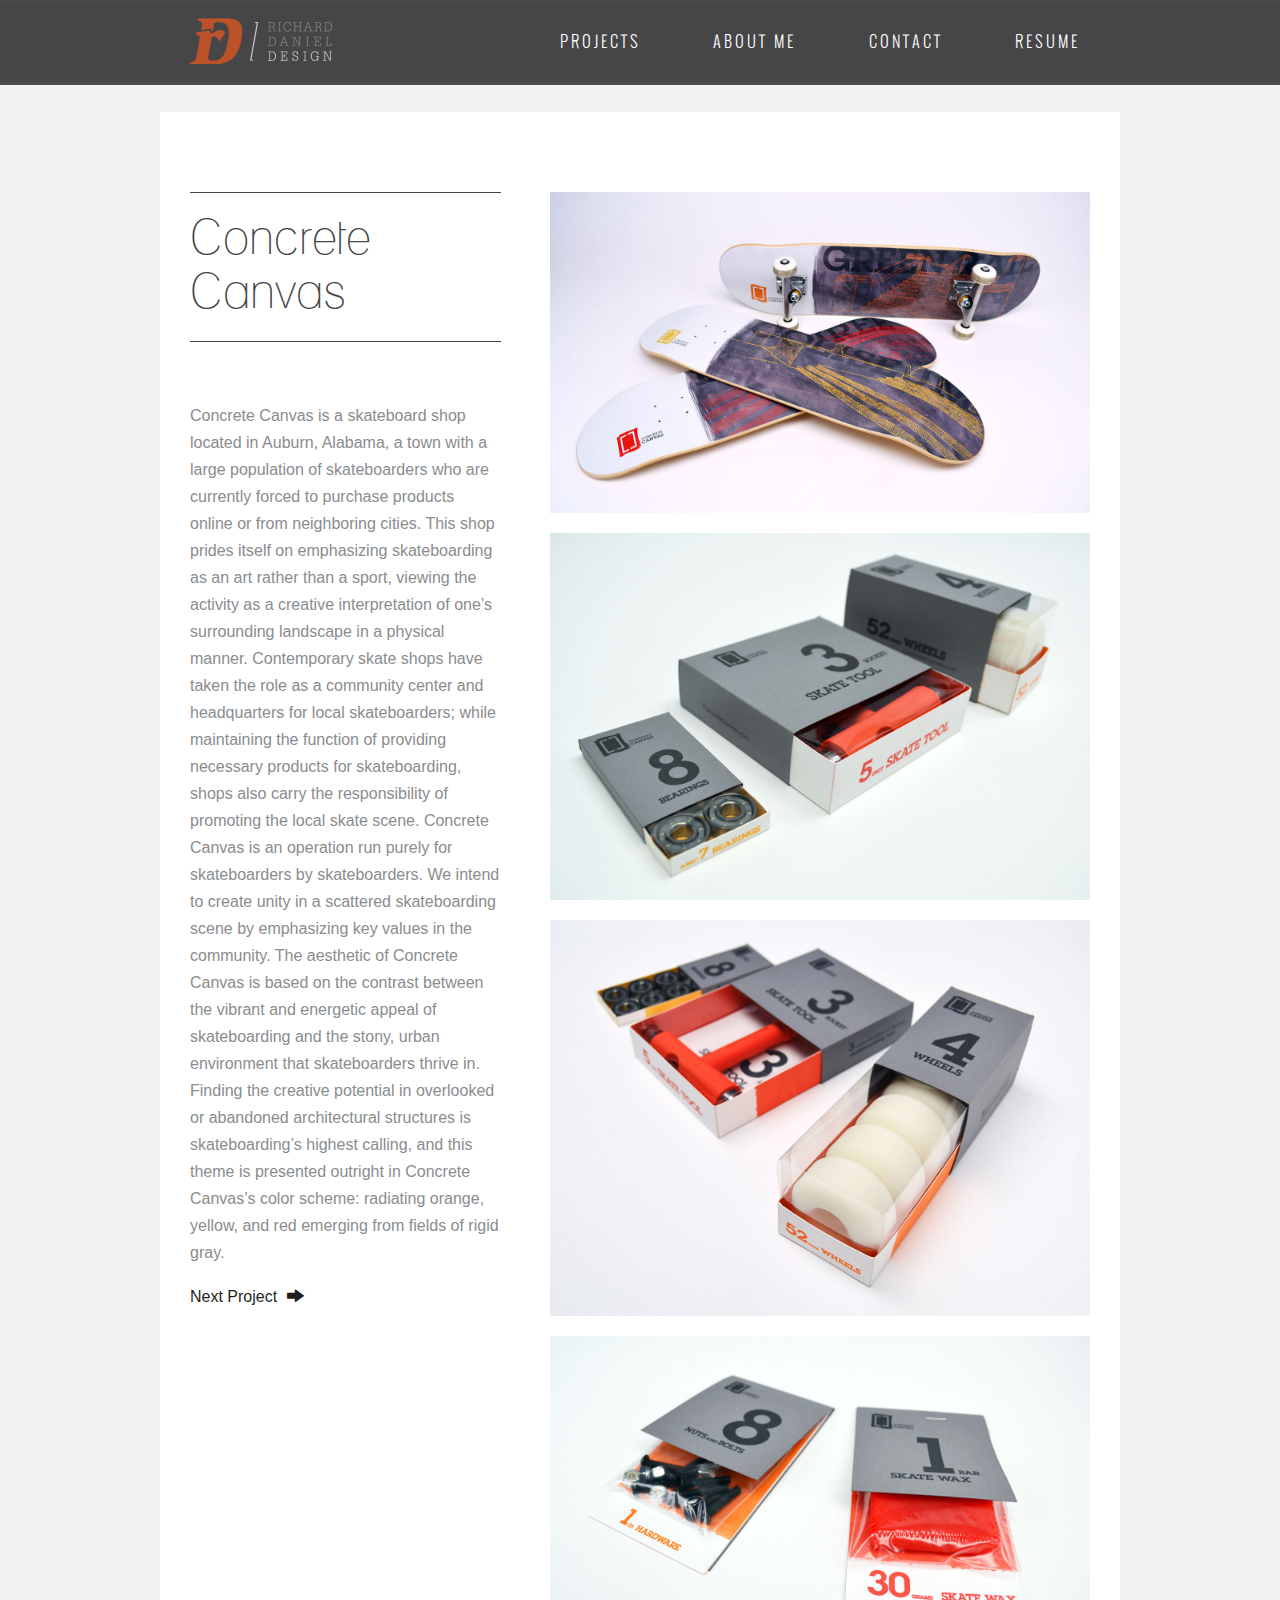
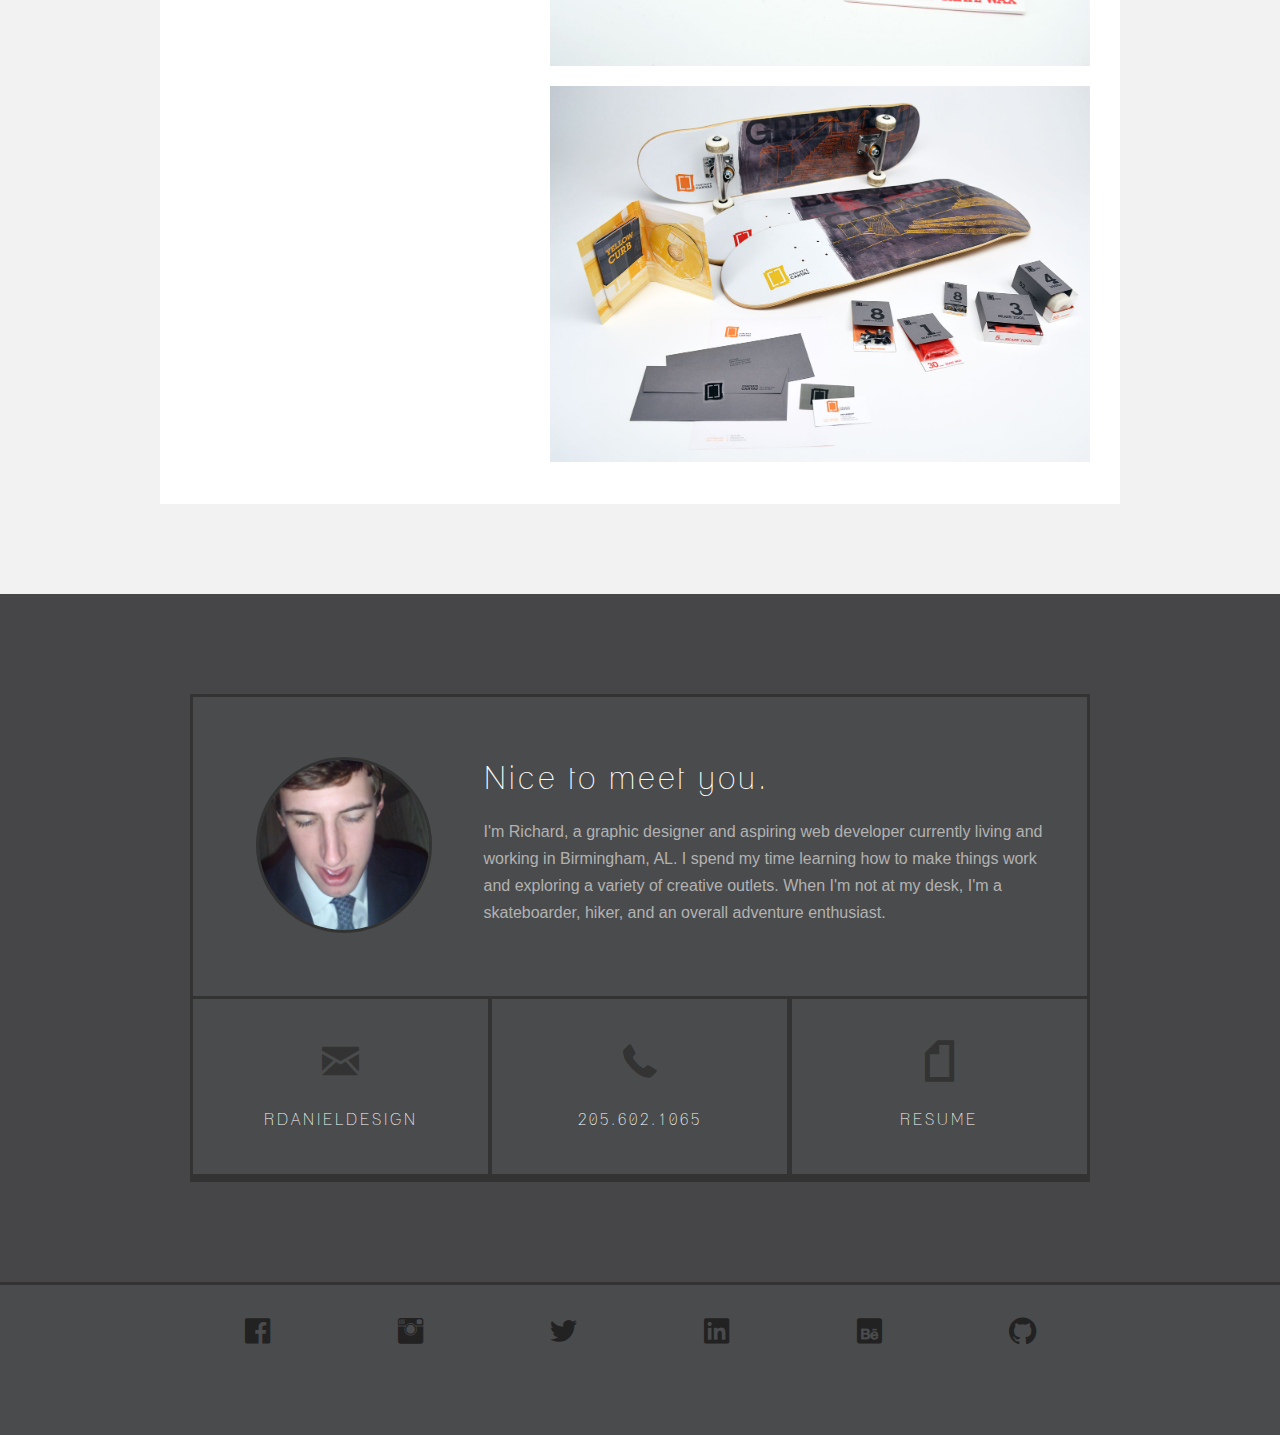
==== concrete-canvas.html @ 87d9f7ef ""Add all files from existing site"" ====
<!DOCTYPE html>
<!--[if lt IE 7]>      <html class="no-js lt-ie9 lt-ie8 lt-ie7"> <![endif]-->
<!--[if IE 7]>         <html class="no-js lt-ie9 lt-ie8"> <![endif]-->
<!--[if IE 8]>         <html class="no-js lt-ie9"> <![endif]-->
<!--[if gt IE 8]><!--> <html class="no-js"> <!--<![endif]-->
<head>
    <meta charset="utf-8">
    <meta http-equiv="X-UA-Compatible" content="IE=edge,chrome=1">
    <meta name="description" content="">
    <meta name="viewport" content="width=device-width, initial-scale=1.0">
    <title></title>
	<link href="stylesheets/screen.css" media="screen, projection" rel="stylesheet" type="text/css" />
</head>
<body>
     <!--[if lt IE 7]>
            <p class="chromeframe">You are using an <strong>outdated</strong> browser. Please <a href="http://browsehappy.com/">upgrade your browser</a> or <a href="http://www.google.com/chromeframe/?redirect=true">activate Google Chrome Frame</a> to improve your experience.</p>
        <![endif]-->
  <header class="full">
      <div class="container">
          <a href="index.html">
              <div class="logo"></div>
          </a>
          <nav>
              <i id="hamburger" class="fi-list"></i>
              <ul>
                  <li><a>PROJECTS</a></li>
                  <li><a href="#about">ABOUT ME</a></li>
                  <li><a>CONTACT</a></li>
                  <li><a>RESUME</a></li>
                  <li class="spacer"></li>
              </ul>
          </nav>
      </div>
  </header>
  <div class="clear"></div>
  <ul class="container-individual">
    <li class="golden-small project-description">
      <h2 class="title-individual">Concrete Canvas</h2>
      <p>Concrete Canvas is a skateboard shop located in Auburn, Alabama, a town with a large population of skateboarders who are currently forced to purchase products online or from neighboring cities. This shop prides itself on emphasizing skateboarding as an art rather than a sport, viewing the activity as a creative interpretation of one’s surrounding landscape in a physical manner. Contemporary skate shops have taken the role as a community center and headquarters for local skateboarders; while maintaining the function of providing necessary products for skateboarding, shops also carry the responsibility of promoting the local skate scene. Concrete Canvas is an operation run purely for skateboarders by skateboarders. We intend to create unity in a scattered skateboarding scene by emphasizing key values in the community. The aesthetic of Concrete Canvas is based on the contrast between the vibrant and energetic appeal of
skateboarding and the stony, urban environment that skateboarders thrive in. Finding the creative potential in overlooked or abandoned architectural structures is skateboarding’s highest calling, and this theme is presented outright in Concrete Canvas’s color scheme: radiating orange, yellow, and red emerging from fields of rigid gray.</p>
      <a href="">Next Project<i class="fi-arrow-right"></i></a>
    </li>
    <li class="golden-large images-individual">
      <img src="img/cc-boards.jpg"/>
      <img src="img/cc-boxes1.jpg"/>
      <img src="img/cc-boxes2.jpg"/>
      <img src="img/cc-bags.jpg"/>
      <img src="img/cc-all.jpg"/>
    </li>
  </ul>
  <div id="about" class="full">
    <ul class="container profile">
      <li class="column-1 profile-image">
        <img src="img/profile1.jpg" />
      </li>
      <li class="column-2">
          <h3> Nice to meet you. </h3>
          <p> I'm Richard, a graphic designer and aspiring web developer currently living and working in Birmingham, AL. I spend my time learning how to make things work and exploring a variety of creative outlets. When I'm not at my desk, I'm a skateboarder, hiker, and an overall adventure enthusiast. </p>
      </li>
      <li class="full">
        <ul class="profile-links">
          <li class="column-1 contact">
            <i class="fi-mail"></i>
            <p>rdanieldesign</p>
          </li>
          <li class="column-1 contact">
            <i class="fi-telephone"></i>
            <p>205.602.1065</p>
          </li>
          <li class="column-1 contact">
            <i class="fi-page"></i>
            <p>Resume</p>
          </li>
        </ul>
      </li>
    </ul>
  </div>
  <div id="social">
    <ul class="container">
      <li><i class="fi-social-facebook"></i></li>
      <li><i class="fi-social-instagram"></i></li>
      <li><i class="fi-social-twitter"></i></li>
      <li><i class="fi-social-linkedin"></i></li>
      <li><i class="fi-social-behance"></i></li>
      <li><i class="fi-social-github"></i></li>   
      <li class="clear"></li>
    </ul>
  </div>
</body>
<script language="javascript" type="text/javascript" src="js/jquery-1.9.0.min.js"></script>
<script>window.jQuery || document.write('<script src="js/jquery-1.9.0.min.js"><\/script>')</script>
<script src="js/plugins.js"></script>
  <!-- FlexSlider -->
<script language="javascript" type="text/javascript" src="js/rd.js"></script>
<!-- Google Analytics: change UA-XXXXX-X to be your site's ID. -->
<script>
    var _gaq=[['_setAccount','UA-XXXXX-X'],['_trackPageview']];
    (function(d,t){var g=d.createElement(t),s=d.getElementsByTagName(t)[0];
    g.src=('https:'==location.protocol?'//ssl':'//www')+'.google-analytics.com/ga.js';
    s.parentNode.insertBefore(g,s)}(document,'script'));
</script>
</html>
---- stylesheets/screen.css ----
/* line 17, ../../../../../Applications/CodeKit.app/Contents/Resources/engines/compass/frameworks/compass/stylesheets/compass/reset/_utilities.scss */
html, body, div, span, applet, object, iframe,
h1, h2, h3, h4, h5, h6, p, blockquote, pre,
a, abbr, acronym, address, big, cite, code,
del, dfn, em, img, ins, kbd, q, s, samp,
small, strike, strong, sub, sup, tt, var,
b, u, i, center,
dl, dt, dd, ol, ul, li,
fieldset, form, label, legend,
table, caption, tbody, tfoot, thead, tr, th, td,
article, aside, canvas, details, embed,
figure, figcaption, footer, header, hgroup,
menu, nav, output, ruby, section, summary,
time, mark, audio, video {
  margin: 0;
  padding: 0;
  border: 0;
  font: inherit;
  font-size: 100%;
  vertical-align: baseline;
}

/* line 22, ../../../../../Applications/CodeKit.app/Contents/Resources/engines/compass/frameworks/compass/stylesheets/compass/reset/_utilities.scss */
html {
  line-height: 1;
}

/* line 24, ../../../../../Applications/CodeKit.app/Contents/Resources/engines/compass/frameworks/compass/stylesheets/compass/reset/_utilities.scss */
ol, ul {
  list-style: none;
}

/* line 26, ../../../../../Applications/CodeKit.app/Contents/Resources/engines/compass/frameworks/compass/stylesheets/compass/reset/_utilities.scss */
table {
  border-collapse: collapse;
  border-spacing: 0;
}

/* line 28, ../../../../../Applications/CodeKit.app/Contents/Resources/engines/compass/frameworks/compass/stylesheets/compass/reset/_utilities.scss */
caption, th, td {
  text-align: left;
  font-weight: normal;
  vertical-align: middle;
}

/* line 30, ../../../../../Applications/CodeKit.app/Contents/Resources/engines/compass/frameworks/compass/stylesheets/compass/reset/_utilities.scss */
q, blockquote {
  quotes: none;
}
/* line 103, ../../../../../Applications/CodeKit.app/Contents/Resources/engines/compass/frameworks/compass/stylesheets/compass/reset/_utilities.scss */
q:before, q:after, blockquote:before, blockquote:after {
  content: "";
  content: none;
}

/* line 32, ../../../../../Applications/CodeKit.app/Contents/Resources/engines/compass/frameworks/compass/stylesheets/compass/reset/_utilities.scss */
a img {
  border: none;
}

/* line 116, ../../../../../Applications/CodeKit.app/Contents/Resources/engines/compass/frameworks/compass/stylesheets/compass/reset/_utilities.scss */
article, aside, details, figcaption, figure, footer, header, hgroup, menu, nav, section, summary {
  display: block;
}

/*
 * HTML5 Boilerplate
 *
 * What follows is the result of much research on cross-browser styling.
 * Credit left inline and big thanks to Nicolas Gallagher, Jonathan Neal,
 * Kroc Camen, and the H5BP dev community and team.
 */
/* ==========================================================================
   Base styles: opinionated defaults
   ========================================================================== */
/* line 17, ../sass/partials/_boilerplate.scss */
html,
button,
input,
select,
textarea {
  color: #222;
}

/* line 21, ../sass/partials/_boilerplate.scss */
html {
  font-size: 14px;
}

/* line 25, ../sass/partials/_boilerplate.scss */
body {
  font-size: 1em;
  line-height: 1.4;
}

/* line 30, ../sass/partials/_boilerplate.scss */
div, ul, li {
  margin: 0;
  padding: 0;
  list-style-type: none;
}

/* line 36, ../sass/partials/_boilerplate.scss */
a {
  text-decoration: none;
}

/*
 * Remove text-shadow in selection highlight: h5bp.com/i
 * These selection declarations have to be separate.
 * Customize the background color to match your design.
 */
/* line 46, ../sass/partials/_boilerplate.scss */
::-moz-selection {
  background: #b3d4fc;
  text-shadow: none;
}

/* line 51, ../sass/partials/_boilerplate.scss */
::selection {
  background: #b3d4fc;
  text-shadow: none;
}

/*
 * A better looking default horizontal rule
 */
/* line 60, ../sass/partials/_boilerplate.scss */
hr {
  display: block;
  height: 1px;
  border: 0;
  border-top: 1px solid #ccc;
  margin: 1em 0;
  padding: 0;
}

/*
 * Remove the gap between images and the bottom of their containers: h5bp.com/i/440
 */
/* line 73, ../sass/partials/_boilerplate.scss */
img {
  vertical-align: middle;
}

/*
 * Remove default fieldset styles.
 */
/* line 81, ../sass/partials/_boilerplate.scss */
fieldset {
  border: 0;
  margin: 0;
  padding: 0;
}

/*
 * Allow only vertical resizing of textareas.
 */
/* line 91, ../sass/partials/_boilerplate.scss */
textarea {
  resize: vertical;
}

/* ==========================================================================
   Chrome Frame prompt
   ========================================================================== */
/* line 99, ../sass/partials/_boilerplate.scss */
.chromeframe {
  margin: 0.2em 0;
  background: #ccc;
  color: #000;
  padding: 0.2em 0;
}

/* ==========================================================================
   Helper classes
   ========================================================================== */
/*
 * Image replacement
 */
/* line 114, ../sass/partials/_boilerplate.scss */
.ir {
  background-color: transparent;
  border: 0;
  overflow: hidden;
  /* IE 6/7 fallback */
  *text-indent: -9999px;
}

/* line 122, ../sass/partials/_boilerplate.scss */
.ir:before {
  content: "";
  display: block;
  width: 0;
  height: 150%;
}

/*
 * Hide from both screenreaders and browsers: h5bp.com/u
 */
/* line 133, ../sass/partials/_boilerplate.scss */
.hidden {
  display: none !important;
  visibility: hidden;
}

/*
 * Hide only visually, but have it available for screenreaders: h5bp.com/v
 */
/* line 142, ../sass/partials/_boilerplate.scss */
.visuallyhidden {
  border: 0;
  clip: rect(0 0 0 0);
  height: 1px;
  margin: -1px;
  overflow: hidden;
  padding: 0;
  position: absolute;
  width: 1px;
}

/*
 * Extends the .visuallyhidden class to allow the element to be focusable
 * when navigated to via the keyboard: h5bp.com/p
 */
/* line 159, ../sass/partials/_boilerplate.scss */
.visuallyhidden.focusable:active,
.visuallyhidden.focusable:focus {
  clip: auto;
  height: auto;
  margin: 0;
  overflow: visible;
  position: static;
  width: auto;
}

/*
 * Hide visually and from screenreaders, but maintain layout
 */
/* line 172, ../sass/partials/_boilerplate.scss */
.invisible {
  visibility: hidden;
}

/*
 * Clearfix: contain floats
 *
 * For modern browsers
 * 1. The space content is one way to avoid an Opera bug when the
 *    `contenteditable` attribute is included anywhere else in the document.
 *    Otherwise it causes space to appear at the top and bottom of elements
 *    that receive the `clearfix` class.
 * 2. The use of `table` rather than `block` is only necessary if using
 *    `:before` to contain the top-margins of child elements.
 */
/* line 189, ../sass/partials/_boilerplate.scss */
.clearfix:before,
.clearfix:after {
  content: " ";
  /* 1 */
  display: table;
  /* 2 */
}

/* line 194, ../sass/partials/_boilerplate.scss */
.clearfix:after {
  clear: both;
}

/*
 * For IE 6/7 only
 * Include this rule to trigger hasLayout and contain floats.
 */
/* line 203, ../sass/partials/_boilerplate.scss */
.clearfix {
  *zoom: 1;
}

/* ==========================================================================
   EXAMPLE Media Queries for Responsive Design.
   Theses examples override the primary ('mobile first') styles.
   Modify as content requires.
   ========================================================================== */
@media only screen and (min-width: 35em) {
  /* Style adjustments for viewports that meet the condition */
}
@media print, (-o-min-device-pixel-ratio: 5 / 4), (-webkit-min-device-pixel-ratio: 1.25), (min-resolution: 120dpi) {
  /* Style adjustments for high resolution devices */
}
/* ==========================================================================
   Print styles.
   Inlined to avoid required HTTP connection: h5bp.com/r
   ========================================================================== */
@media print {
  /* line 230, ../sass/partials/_boilerplate.scss */
  * {
    background: transparent !important;
    color: #000 !important;
    /* Black prints faster: h5bp.com/s */
    box-shadow: none !important;
    text-shadow: none !important;
  }

  /* line 238, ../sass/partials/_boilerplate.scss */
  a,
  a:visited {
    text-decoration: underline;
  }

  /* line 242, ../sass/partials/_boilerplate.scss */
  a[href]:after {
    content: " (" attr(href) ")";
  }

  /* line 246, ../sass/partials/_boilerplate.scss */
  abbr[title]:after {
    content: " (" attr(title) ")";
  }

  /*
   * Don't show links for images, or javascript/internal links
   */
  /* line 256, ../sass/partials/_boilerplate.scss */
  .ir a:after,
  a[href^="javascript:"]:after,
  a[href^="#"]:after {
    content: "";
  }

  /* line 261, ../sass/partials/_boilerplate.scss */
  pre,
  blockquote {
    border: 1px solid #999;
    page-break-inside: avoid;
  }

  /* line 266, ../sass/partials/_boilerplate.scss */
  thead {
    display: table-header-group;
    /* h5bp.com/t */
  }

  /* line 271, ../sass/partials/_boilerplate.scss */
  tr,
  img {
    page-break-inside: avoid;
  }

  /* line 275, ../sass/partials/_boilerplate.scss */
  img {
    max-width: 100% !important;
  }

  @page {
    margin: 0.5cm;
}

  /* line 285, ../sass/partials/_boilerplate.scss */
  p,
  h2,
  h3 {
    orphans: 3;
    widows: 3;
  }

  /* line 291, ../sass/partials/_boilerplate.scss */
  h2,
  h3 {
    page-break-after: avoid;
  }
}
/* line 12, ../sass/partials/_nav.scss */
header {
  background-color: #464547;
  margin-bottom: 2em;
  height: 85px;
  border-bottom: 3px solid #4a4b4c;
  border-top: 3px solid #4a4b4c;
  position: fixed;
  z-index: 99;
}

/* line 22, ../sass/partials/_nav.scss */
.logo {
  margin-top: 15px;
  float: left;
  width: 142px;
  height: 46px;
  -webkit-transition: background 0.4s;
  -moz-transition: background 0.4s;
  -o-transition: background 0.4s;
  background: url(../img/logo.png) no-repeat top left;
  background-size: 100%;
}

/* line 35, ../sass/partials/_nav.scss */
.logo:hover {
  -webkit-transition: background 0.4s;
  -moz-transition: background 0.4s;
  -o-transition: background 0.4s;
  background: url(../img/logo-hover.png) no-repeat top left;
  background-size: 100%;
}

/* line 44, ../sass/partials/_nav.scss */
nav a {
  text-decoration: none;
  color: white;
}
/* line 48, ../sass/partials/_nav.scss */
nav a:visited {
  text-decoration: none;
  color: white;
}
/* line 52, ../sass/partials/_nav.scss */
nav a:active {
  text-decoration: none;
  color: #bf5429;
}

/* line 57, ../sass/partials/_nav.scss */
nav {
  float: right;
  width: 60%;
  color: white;
}
/* line 62, ../sass/partials/_nav.scss */
nav ul {
  width: 100%;
  text-align: justify;
  margin: 0px auto;
}
/* line 68, ../sass/partials/_nav.scss */
nav li {
  display: inline-block;
  padding: 27px 10px 0 10px;
  text-align: center;
  font-size: 16px;
  font-weight: 100;
  font-family: "oswald", sans-serif;
  letter-spacing: 3px;
}
/* line 78, ../sass/partials/_nav.scss */
nav i {
  display: none;
  float: right;
  font-size: 2em;
  line-height: 82px;
  padding-right: 12px;
  -webkit-transition: color 0.1s;
  -moz-transition: color 0.1s;
  -o-transition: color 0.1s;
}
/* line 89, ../sass/partials/_nav.scss */
nav i:hover {
  color: #bf5429;
  -webkit-transition: color 0.1s;
  -moz-transition: color 0.1s;
  -o-transition: color 0.1s;
}
/* line 96, ../sass/partials/_nav.scss */
nav i.active {
  color: #1a1a1a;
}
/* line 100, ../sass/partials/_nav.scss */
nav li:hover a {
  padding-bottom: 10px;
  border-bottom: #bf5429 3px solid;
  -webkit-transition: border-bottom 0.1s;
  -moz-transition: border-bottom 0.1s;
  -o-transition: border-bottom 0.1s;
}
/* line 108, ../sass/partials/_nav.scss */
nav li:active a {
  color: #1a1a1a;
}
/* line 112, ../sass/partials/_nav.scss */
nav li.spacer {
  width: 100%;
  font-size: 0px;
  opacity: 0;
}

/* MEDIA QUERIES */
@media (max-width: 980px) {
  /* line 126, ../sass/partials/_nav.scss */
  nav {
    float: right;
    width: 60%;
    color: white;
  }
  /* line 131, ../sass/partials/_nav.scss */
  nav li {
    display: inline-block;
    padding: 27px 10px 0 10px;
    text-align: center;
    font-size: 16px;
    font-weight: 100;
    font-family: "oswald", sans-serif;
    letter-spacing: 3px;
  }
  /* line 141, ../sass/partials/_nav.scss */
  nav li:hover a {
    padding-bottom: 10px;
    border-bottom: #bf5429 3px solid;
    -webkit-transition: border-bottom 0.1s;
    -moz-transition: border-bottom 0.1s;
    -o-transition: border-bottom 0.1s;
  }
  /* line 149, ../sass/partials/_nav.scss */
  nav li.spacer {
    width: 100%;
    font-size: 0px;
    opacity: 0;
  }
}
/* line 158, ../sass/partials/_nav.scss */
header {
  padding: 0 20px;
}

@media (max-width: 700px) {
  /* line 164, ../sass/partials/_nav.scss */
  nav {
    width: 200px;
  }
  /* line 167, ../sass/partials/_nav.scss */
  nav ul {
    display: none;
  }
  /* line 171, ../sass/partials/_nav.scss */
  nav ul.active {
    display: inline-block;
    border-bottom: 10px solid #bf5429;
    background-color: #F2F2F2;
    position: relative;
    left: 20px;
  }
  /* line 178, ../sass/partials/_nav.scss */
  nav ul.active li {
    width: 100%;
    background-color: white;
    margin: 3px 3px 0 3px;
    padding: 22px 0;
  }
  /* line 185, ../sass/partials/_nav.scss */
  nav ul.active li:hover a {
    padding-bottom: 6px;
  }
  /* line 189, ../sass/partials/_nav.scss */
  nav ul.active a {
    color: #bf5429;
  }
  /* line 193, ../sass/partials/_nav.scss */
  nav ul.active a:active {
    color: #1a1a1a;
  }
  /* line 197, ../sass/partials/_nav.scss */
  nav ul.active li.spacer {
    display: none;
  }
  /* line 202, ../sass/partials/_nav.scss */
  nav i {
    display: block;
  }
  /* line 206, ../sass/partials/_nav.scss */
  nav i:active {
    color: #1a1a1a;
  }
  /* line 210, ../sass/partials/_nav.scss */
  nav i.active:hover {
    color: #bf5429;
  }
  /* line 214, ../sass/partials/_nav.scss */
  nav i.active:active {
    color: white;
  }
}
@media (max-width: 400px) {
  /* line 224, ../sass/partials/_nav.scss */
  nav {
    width: 160px;
  }

  /* line 228, ../sass/partials/_nav.scss */
  .logo {
    width: 55px;
    background: url(../img/logo-m.png) no-repeat top left;
    background-size: 100%;
    -webkit-transition: background 0s;
    -moz-transition: background 0s;
    -o-transition: background 0s;
  }

  /* line 238, ../sass/partials/_nav.scss */
  .logo:hover {
    background: url(../img/logo-hover-m.png) no-repeat top left;
    background-size: 100%;
  }
}
/* line 11, ../sass/partials/_intro.scss */
.intro {
  background: url(../img/bufallo-red.jpg) center;
  background-size: 100%;
  background-color: #bf5429;
  color: white;
  font-family: "lane", Helvetica, sans-serif;
  letter-spacing: 20px;
  padding: 7% 0;
}
/* line 20, ../sass/partials/_intro.scss */
.intro h1 {
  font-size: 160px;
  line-height: 100px;
  opacity: 0.8;
}
/* line 26, ../sass/partials/_intro.scss */
.intro p {
  font-size: 60px;
  line-height: 72px;
  opacity: 0.8;
  letter-spacing: .1em;
  color: white;
  font-family: "lane", Helvetica, sans-serif;
}
/* line 35, ../sass/partials/_intro.scss */
.intro hr {
  width: 12em;
  margin: 0 auto;
  border: none;
  height: 2px;
  background-color: white;
  opacity: 0.8;
}

/* MEDIA QUERIES */
@media (max-width: 980px) {
  /* line 51, ../sass/partials/_intro.scss */
  .intro {
    background-size: 125%;
    padding-left: 20px;
  }
}
@media (max-width: 750px) {
  /* line 60, ../sass/partials/_intro.scss */
  .intro {
    padding: 12% 0 8% 20px;
  }
  /* line 63, ../sass/partials/_intro.scss */
  .intro h1 {
    font-size: 120px;
    line-height: 80px;
    letter-spacing: 16px;
  }
  /* line 69, ../sass/partials/_intro.scss */
  .intro p {
    font-size: 50px;
    line-height: 56px;
  }
}
@media (max-width: 640px) {
  /* line 79, ../sass/partials/_intro.scss */
  .intro {
    background-size: 150%;
  }
}
@media (max-width: 550px) {
  /* line 87, ../sass/partials/_intro.scss */
  .intro {
    padding: 16% 0 12% 20px;
  }
  /* line 90, ../sass/partials/_intro.scss */
  .intro h1 {
    font-size: 100px;
    line-height: 66px;
    letter-spacing: 14px;
  }
  /* line 96, ../sass/partials/_intro.scss */
  .intro p {
    font-size: 40px;
    line-height: 46px;
  }
}
@media (max-width: 450px) {
  /* line 106, ../sass/partials/_intro.scss */
  .intro {
    padding: 20% 0 16% 20px;
    background-size: 160%;
  }
  /* line 110, ../sass/partials/_intro.scss */
  .intro h1 {
    font-size: 80px;
    line-height: 56px;
  }
  /* line 115, ../sass/partials/_intro.scss */
  .intro p {
    font-size: 30px;
    line-height: 36px;
  }
}
@media (max-width: 400px) {
  /* line 125, ../sass/partials/_intro.scss */
  .intro {
    background-size: 180%;
    padding: 24% 0 16% 20px;
  }
  /* line 130, ../sass/partials/_intro.scss */
  .intro h1 {
    font-size: 60px;
    line-height: 36px;
  }
  /* line 135, ../sass/partials/_intro.scss */
  .intro p {
    font-size: 20px;
    line-height: 26px;
  }
}
/* line 12, ../sass/partials/_work.scss */
.work-container {
  background-color: #FFFFFF;
  width: 100%;
  max-width: 960px;
  padding: 0 30px;
  margin: 30px auto 0 auto;
}

/* line 20, ../sass/partials/_work.scss */
.work-header {
  text-align: justify;
  padding: 80px 0;
  border-bottom: 6px solid #F2F2F2;
  margin: 0;
}
/* line 26, ../sass/partials/_work.scss */
.work-header p {
  text-align: left;
  margin: 0;
  position: relative;
  top: -8px;
}

/* line 34, ../sass/partials/_work.scss */
.work-header:after {
  content: '';
  display: inline-block;
  width: 100%;
}

/* line 40, ../sass/partials/_work.scss */
.work {
  text-align: justify;
  font-size: 0em;
  /*hide whitespace between elements*/
  margin: 0 auto;
  padding: 40px 0 60px 0;
}
/* line 46, ../sass/partials/_work.scss */
.work li {
  display: inline-block;
  opacity: 1;
  font-size: 1rem;
  position: relative;
  background-color: #bf5429;
  width: 32%;
  margin-bottom: 2%;
  text-align: center;
}
/* line 57, ../sass/partials/_work.scss */
.work .work-title {
  position: absolute;
  width: 90%;
  height: 90%;
  text-align: center;
  margin: auto;
  top: 0;
  left: 0;
  bottom: 0;
  right: 0;
  display: table;
}
/* line 67, ../sass/partials/_work.scss */
.work h4 {
  display: none;
  text-align: center;
  vertical-align: middle;
  color: white;
  font-size: 1em;
  line-height: 1.6em;
  font-family: "oswald", sans-serif;
  letter-spacing: 3px;
  text-transform: uppercase;
}
/* line 79, ../sass/partials/_work.scss */
.work img {
  width: 100%;
  -webkit-transition: opacity 0.4s;
  -moz-transition: opacity 0.4s;
  -o-transition: opacity 0.4s;
}

/* line 87, ../sass/partials/_work.scss */
.no-touch .work li:hover img {
  opacity: 0.1;
  -webkit-transition: opacity 0.4s;
  -moz-transition: opacity 0.4s;
  -o-transition: opacity 0.4s;
}

/* line 94, ../sass/partials/_work.scss */
.no-touch .work li:hover h4 {
  display: table-cell;
}

/* line 98, ../sass/partials/_work.scss */
.work:after {
  content: '';
  display: inline-block;
  width: 100%;
}

/* line 104, ../sass/partials/_work.scss */
.work .placeholder {
  padding-top: 0;
  font-size: 0.1;
}

/* work ----------------------------------- INDIVIDUALS */
/* line 111, ../sass/partials/_work.scss */
.concrete-canvas {
  background: url("../img/boards-thumb.jpg");
}

/* ----------------------------------- */
/* MEDIA QUERIES */
@media (max-width: 750px) {
  /* line 122, ../sass/partials/_work.scss */
  .work-header .title {
    font-size: 36px;
    line-height: 80px;
  }
}
@media (max-width: 700px) {
  /* line 133, ../sass/partials/_work.scss */
  .work li {
    width: 49%;
    margin-bottom: 2%;
  }
}
@media (max-width: 580px) {
  /* line 143, ../sass/partials/_work.scss */
  .work-header {
    padding: 60px 0;
  }
  /* line 146, ../sass/partials/_work.scss */
  .work-header li.column-1 {
    width: 60%;
    margin: 0 auto;
    display: block;
  }
  /* line 152, ../sass/partials/_work.scss */
  .work-header li.column-2 {
    width: 100%;
  }
  /* line 155, ../sass/partials/_work.scss */
  .work-header li.column-2 p {
    margin-top: 40px;
  }
}
@media (max-width: 475px) {
  /* line 167, ../sass/partials/_work.scss */
  .work li {
    width: 100%;
    margin-bottom: 30px;
  }
}
@media (max-width: 400px) {
  /* line 179, ../sass/partials/_work.scss */
  .work-header li.column-1 {
    width: 100%;
  }
}
/* line 10, ../sass/partials/_projects.scss */
.project-info {
  display: block;
  float: left;
  position: absolute;
  top: 0;
  bottom: 0;
  width: 38%;
  height: 100%;
  padding: 150px 5% 40px 5%;
  background-color: #eeeeee;
  overflow: scroll;
}

/* line 22, ../sass/partials/_projects.scss */
.project-images {
  display: block;
  position: absolute;
  top: 0;
  bottom: 0;
  left: 38%;
  width: 62%;
  height: 100%;
  overflow: scroll;
}
/* line 30, ../sass/partials/_projects.scss */
.project-images li {
  width: 100%;
  margin-bottom: 5px;
}
/* line 35, ../sass/partials/_projects.scss */
.project-images img {
  width: 98%;
}

/* line 12, ../sass/partials/_individual.scss */
.container-individual {
  background-color: #FFFFFF;
  width: 100%;
  max-width: 960px;
  padding: 80px 30px 0 30px;
  margin: 90px auto;
  text-align: justify;
  vertical-align: top;
}

/* line 22, ../sass/partials/_individual.scss */
.container-individual:after {
  content: '';
  display: inline-block;
  width: 100%;
}

/* line 28, ../sass/partials/_individual.scss */
.project-description {
  vertical-align: top;
  padding-right: 40px;
  text-align: left;
}
/* line 33, ../sass/partials/_individual.scss */
.project-description a {
  color: #1F1F1F;
}
/* line 37, ../sass/partials/_individual.scss */
.project-description a.textlink {
  display: block;
  line-height: 60px;
  font-size: 18px;
  font-family: "opensans", Helvetica, sans-serif;
  -webkit-transition: color 0.1s;
  -moz-transition: color 0.1s;
  -o-transition: color 0.1s;
}
/* line 47, ../sass/partials/_individual.scss */
.project-description i {
  padding-left: 10px;
  font-size: 22px;
  vertical-align: middle;
  -webkit-transition: padding-left 0.1s;
  -moz-transition: padding-left 0.1s;
  -o-transition: padding-left 0.1s;
}
/* line 56, ../sass/partials/_individual.scss */
.project-description a:hover {
  color: #bf5429;
  -webkit-transition: color 0.1s;
  -moz-transition: color 0.1s;
  -o-transition: color 0.1s;
}
/* line 63, ../sass/partials/_individual.scss */
.project-description a.textlink:hover i {
  padding-left: 20px;
  -webkit-transition: padding-left 0.1s;
  -moz-transition: padding-left 0.1s;
  -o-transition: padding-left 0.1s;
}

/* line 71, ../sass/partials/_individual.scss */
.title-individual {
  border-top: #464547 solid 1.5px;
  border-bottom: #464547 solid 1.5px;
  font-family: "lane", Helvetica, sans-serif;
  color: #464547;
  text-align: left;
  font-size: 48px;
  line-height: 54px;
  padding: 20px 0;
  margin: 0 0 60px 0;
}

/* line 83, ../sass/partials/_individual.scss */
.images-individual {
  vertical-align: top;
}
/* line 86, ../sass/partials/_individual.scss */
.images-individual img {
  width: 100%;
  margin-bottom: 20px;
}

/* MEDIA QUERIES */
@media (max-width: 960px) {
  /* line 97, ../sass/partials/_individual.scss */
  .container-individual {
    margin: 0 auto;
    padding: 170px 30px 90px 30px;
  }

  /* line 103, ../sass/partials/_individual.scss */
  .textlink {
    display: inline;
    font-size: inherit;
    line-height: inherit;
    padding: inherit;
    position: inherit;
    width: inherit;
    margin: 0;
  }
}
@media (max-width: 750px) {
  /* line 119, ../sass/partials/_individual.scss */
  .container-individual .golden-small {
    width: 100%;
    display: block;
  }
  /* line 123, ../sass/partials/_individual.scss */
  .container-individual .golden-small .title-individual {
    text-align: center;
    display: inline-block;
    width: 30%;
    font-size: 36px;
    line-height: 50px;
    margin: 0 5% 0 0;
    vertical-align: top;
  }
  /* line 133, ../sass/partials/_individual.scss */
  .container-individual .golden-small p {
    text-align: left;
    width: 64%;
    display: inline-block;
    vertical-align: top;
    margin: 0;
    position: relative;
    top: -8px;
  }
  /* line 143, ../sass/partials/_individual.scss */
  .container-individual .golden-small a.textlink {
    margin-left: 36%;
    display: inline-block;
    width: 30%;
    vertical-align: top;
    padding: 10px 0 40px 0;
  }
  /* line 151, ../sass/partials/_individual.scss */
  .container-individual .golden-small a.textlink:nth-child(4) {
    margin: 0;
  }
  /* line 157, ../sass/partials/_individual.scss */
  .container-individual .golden-large {
    width: 100%;
    display: block;
  }

  /* line 163, ../sass/partials/_individual.scss */
  .project-description {
    padding: 0;
  }
}
@media (max-width: 600px) {
  /* line 175, ../sass/partials/_individual.scss */
  .container-individual .golden-small .title-individual {
    width: 40%;
    display: block;
    margin: 0 auto;
  }
  /* line 181, ../sass/partials/_individual.scss */
  .container-individual .golden-small p {
    width: 100%;
    display: block;
    margin: 60px 0 0 0;
  }
  /* line 187, ../sass/partials/_individual.scss */
  .container-individual .golden-small a.textlink {
    margin: 0 0 0 20%;
    width: 30%;
    padding: 0 0 10% 0;
  }
}
@media (max-width: 500px) {
  /* line 204, ../sass/partials/_individual.scss */
  .container-individual .golden-small .title-individual {
    width: 50%;
  }
  /* line 208, ../sass/partials/_individual.scss */
  .container-individual .golden-small a.textlink {
    display: block;
    width: 100%;
    margin: 0 auto;
    line-height: 14px;
    padding: 0 0 40px 0;
    text-align: center;
  }
  /* line 217, ../sass/partials/_individual.scss */
  .container-individual .golden-small a.textlink:nth-child(4) {
    margin: 0 auto;
    padding-bottom: 60px;
  }
  /* line 222, ../sass/partials/_individual.scss */
  .container-individual .golden-small p {
    margin-bottom: 30px;
  }
  /* line 226, ../sass/partials/_individual.scss */
  .container-individual .golden-small a.textlink:hover i {
    padding-left: 10px;
  }
}
@media (max-width: 500px) {
  /* line 239, ../sass/partials/_individual.scss */
  .container-individual .golden-small {
    width: 100%;
  }
  /* line 242, ../sass/partials/_individual.scss */
  .container-individual .golden-small .title-individual {
    width: 100%;
  }
}
/* line 13, ../sass/partials/_about.scss */
#about {
  background-color: #464547;
  padding: 100px 0 100px 0;
  margin: 0;
}

/* line 19, ../sass/partials/_about.scss */
.profile {
  background-color: #4a4b4c;
  border: #333333 solid 3px;
  border-bottom: 0;
  text-align: justify;
  padding: 60px 0 0 0;
  margin: 0;
}
/* line 26, ../sass/partials/_about.scss */
.profile p {
  text-align: left;
  margin: 0;
  color: #b2b2b2;
  padding: 0 30px 30px 0;
}
/* line 34, ../sass/partials/_about.scss */
.profile h3 {
  font-size: 2em;
  font-family: "lane", Helvetica, sans-serif;
  letter-spacing: 3px;
  color: #FFFFFF;
  margin: 0;
  padding-bottom: .5em;
}

/* line 44, ../sass/partials/_about.scss */
.profile-image {
  text-align: center;
  padding-left: 1em;
}
/* line 48, ../sass/partials/_about.scss */
.profile-image img {
  width: 11em;
  border-radius: 50%;
  border: #333333 solid 3px;
}

/* line 55, ../sass/partials/_about.scss */
.profile-links {
  background-color: #333333;
  margin: 40px 0 0 0;
  padding: 0;
  text-align: justify;
  border-top: #333333 solid 3px;
}
/* line 62, ../sass/partials/_about.scss */
.profile-links li {
  margin: 0;
  width: 33%;
  text-align: center;
  background-color: #4a4b4c;
  color: #333333;
  padding: 30px 0;
  border-bottom: #333333 solid 8px;
  -webkit-transition: border-bottom 0.1s;
  -moz-transition: border-bottom 0.1s;
  -o-transition: border-bottom 0.1s;
  -webkit-transition: background-color 0.1s;
  -moz-transition: background-color 0.1s;
  -o-transition: background-color 0.1s;
}
/* line 78, ../sass/partials/_about.scss */
.profile-links li:hover {
  border-bottom: #bf5429 solid 8px;
  background-color: #464547;
  -webkit-transition: border-bottom 0.1s;
  -moz-transition: border-bottom 0.1s;
  -o-transition: border-bottom 0.1s;
  -webkit-transition: background-color 0.1s;
  -moz-transition: background-color 0.1s;
  -o-transition: background-color 0.1s;
}
/* line 90, ../sass/partials/_about.scss */
.profile-links li:hover i {
  color: white;
  -webkit-transition: color 0.1s;
  -moz-transition: color 0.1s;
  -o-transition: color 0.1s;
}
/* line 97, ../sass/partials/_about.scss */
.profile-links p {
  font-family: "lane", Helvetica, sans-serif;
  letter-spacing: 3px;
  line-height: 3em;
  color: white;
  text-transform: uppercase;
  text-align: center;
  padding: 0;
}
/* line 107, ../sass/partials/_about.scss */
.profile-links i {
  font-size: 3em;
  -webkit-transition: border-bottom 0.1s;
  -moz-transition: border-bottom 0.1s;
  -o-transition: border-bottom 0.1s;
}

/* SOCIAL LINKS */
/* line 118, ../sass/partials/_about.scss */
#social {
  background-color: #4a4b4c;
  border-top: #333333 solid 3px;
  font-size: 2.2em;
}
/* line 123, ../sass/partials/_about.scss */
#social ul {
  text-align: justify;
}
/* line 127, ../sass/partials/_about.scss */
#social a {
  color: #333333;
  -webkit-transition: color 0.1s;
  -moz-transition: color 0.1s;
  -o-transition: color 0.1s;
}
/* line 134, ../sass/partials/_about.scss */
#social li {
  display: inline-block;
  width: 15%;
  margin: 22px 0;
  text-align: center;
}
/* line 141, ../sass/partials/_about.scss */
#social a:hover {
  color: white;
  -webkit-transition: color 0.1s;
  -moz-transition: color 0.1s;
  -o-transition: color 0.1s;
}

/* MEDIA QUERIES */
@media (max-width: 900px) {
  /* line 154, ../sass/partials/_about.scss */
  #about {
    padding-top: 0;
  }

  /* line 158, ../sass/partials/_about.scss */
  .profile {
    border-top: #333333 solid 8px;
    border-bottom: 0;
    border-right: 0;
    border-left: 0;
  }
}
@media (max-width: 800px) {
  /* line 166, ../sass/partials/_about.scss */
  .profile-links li {
    width: 32.9%;
  }
}
@media (max-width: 700px) {
  /* line 176, ../sass/partials/_about.scss */
  .profile li.column-1 {
    width: 100%;
    margin: 0 auto;
    display: block;
  }
  /* line 182, ../sass/partials/_about.scss */
  .profile li.column-2 {
    width: 100%;
  }
  /* line 186, ../sass/partials/_about.scss */
  .profile h3 {
    text-align: center;
    padding-top: 40px;
  }
  /* line 191, ../sass/partials/_about.scss */
  .profile p {
    padding: 0 30px 30px 30px;
  }

  /* line 198, ../sass/partials/_about.scss */
  .profile-links p {
    padding-bottom: 0;
  }
}
@media (max-width: 500px) {
  /* line 207, ../sass/partials/_about.scss */
  #social {
    font-size: 2em;
  }
  /* line 210, ../sass/partials/_about.scss */
  #social ul {
    width: 90%;
  }
  /* line 214, ../sass/partials/_about.scss */
  #social li {
    width: 14%;
  }
}
/* apply a natural box layout model to all elements */
/* line 13, ../sass/partials/_main.scss */
*, *:before, *:after {
  -moz-box-sizing: border-box;
  -webkit-box-sizing: border-box;
  box-sizing: border-box;
  -webkit-font-smoothing: antialiased;
}

/* line 18, ../sass/partials/_main.scss */
body {
  background-color: #F2F2F2;
}

/* line 22, ../sass/partials/_main.scss */
.full {
  width: 100%;
  margin: 0 auto;
}

/* line 27, ../sass/partials/_main.scss */
.container {
  max-width: 900px;
  width: 100%;
  margin: 0 auto;
}

/* line 33, ../sass/partials/_main.scss */
.column-2 {
  width: 66%;
  display: inline-block;
  vertical-align: top;
}

/* line 39, ../sass/partials/_main.scss */
.column-1 {
  width: 32%;
  display: inline-block;
  vertical-align: top;
}

/* line 45, ../sass/partials/_main.scss */
.golden-large {
  width: 60%;
  display: inline-block;
}

/* line 50, ../sass/partials/_main.scss */
.golden-small {
  width: 39%;
  display: inline-block;
}

/* line 55, ../sass/partials/_main.scss */
.title {
  border-top: #464547 solid 1.5px;
  border-bottom: #464547 solid 1.5px;
  font-family: "lane", Helvetica, sans-serif;
  color: #464547;
  text-align: center;
  font-size: 48px;
  line-height: 100px;
  width: 80%;
  margin: 0 auto;
}

/* line 67, ../sass/partials/_main.scss */
p {
  font-family: "opensans", Helvetica, sans-serif;
  font-size: 16px;
  line-height: 27px;
  color: #8a8c8e;
}

/* line 74, ../sass/partials/_main.scss */
.clear {
  width: 100%;
  font-size: 0em;
  line-height: 0;
  display: inline-block;
  height: 0;
  padding: 0;
  margin: 0;
}

/* MEDIA QUERIES */
/*! normalize.css v1.1.0 | MIT License | git.io/normalize */
/* ==========================================================================
   HTML5 display definitions
   ========================================================================== */
/**
 * Correct `block` display not defined in IE 6/7/8/9 and Firefox 3.
 */
/* line 22, ../sass/partials/_normalize.scss */
article,
aside,
details,
figcaption,
figure,
footer,
header,
hgroup,
main,
nav,
section,
summary {
  display: block;
}

/**
 * Correct `inline-block` display not defined in IE 6/7/8/9 and Firefox 3.
 */
/* line 32, ../sass/partials/_normalize.scss */
audio,
canvas,
video {
  display: inline-block;
  *display: inline;
  *zoom: 1;
}

/**
 * Prevent modern browsers from displaying `audio` without controls.
 * Remove excess height in iOS 5 devices.
 */
/* line 43, ../sass/partials/_normalize.scss */
audio:not([controls]) {
  display: none;
  height: 0;
}

/**
 * Address styling not present in IE 7/8/9, Firefox 3, and Safari 4.
 * Known issue: no IE 6 support.
 */
/* line 53, ../sass/partials/_normalize.scss */
[hidden] {
  display: none;
}

/* ==========================================================================
   Base
   ========================================================================== */
/**
 * 1. Correct text resizing oddly in IE 6/7 when body `font-size` is set using
 *    `em` units.
 * 2. Prevent iOS text size adjust after orientation change, without disabling
 *    user zoom.
 */
/* line 68, ../sass/partials/_normalize.scss */
html {
  font-size: 100%;
  /* 1 */
  -webkit-text-size-adjust: 100%;
  /* 2 */
  -ms-text-size-adjust: 100%;
  /* 2 */
}

/**
 * Address `font-family` inconsistency between `textarea` and other form
 * elements.
 */
/* line 83, ../sass/partials/_normalize.scss */
html,
button,
input,
select,
textarea {
  font-family: sans-serif;
}

/**
 * Address margins handled incorrectly in IE 6/7.
 */
/* line 91, ../sass/partials/_normalize.scss */
body {
  margin: 0;
}

/* ==========================================================================
   Links
   ========================================================================== */
/**
 * Address `outline` inconsistency between Chrome and other browsers.
 */
/* line 103, ../sass/partials/_normalize.scss */
a:focus {
  outline: thin dotted;
}

/**
 * Improve readability when focused and also mouse hovered in all browsers.
 */
/* line 112, ../sass/partials/_normalize.scss */
a:active,
a:hover {
  outline: 0;
}

/* ==========================================================================
   Typography
   ========================================================================== */
/**
 * Address font sizes and margins set differently in IE 6/7.
 * Address font sizes within `section` and `article` in Firefox 4+, Safari 5,
 * and Chrome.
 */
/* line 126, ../sass/partials/_normalize.scss */
h1 {
  font-size: 2em;
  margin: 0.67em 0;
}

/* line 131, ../sass/partials/_normalize.scss */
h2 {
  font-size: 1.5em;
  margin: 0.83em 0;
}

/* line 136, ../sass/partials/_normalize.scss */
h3 {
  font-size: 1.17em;
  margin: 1em 0;
}

/* line 141, ../sass/partials/_normalize.scss */
h4 {
  font-size: 1em;
  margin: 1.33em 0;
}

/* line 146, ../sass/partials/_normalize.scss */
h5 {
  font-size: 0.83em;
  margin: 1.67em 0;
}

/* line 151, ../sass/partials/_normalize.scss */
h6 {
  font-size: 0.67em;
  margin: 2.33em 0;
}

/**
 * Address styling not present in IE 7/8/9, Safari 5, and Chrome.
 */
/* line 160, ../sass/partials/_normalize.scss */
abbr[title] {
  border-bottom: 1px dotted;
}

/**
 * Address style set to `bolder` in Firefox 3+, Safari 4/5, and Chrome.
 */
/* line 169, ../sass/partials/_normalize.scss */
b,
strong {
  font-weight: bold;
}

/* line 173, ../sass/partials/_normalize.scss */
blockquote {
  margin: 1em 40px;
}

/**
 * Address styling not present in Safari 5 and Chrome.
 */
/* line 181, ../sass/partials/_normalize.scss */
dfn {
  font-style: italic;
}

/**
 * Address differences between Firefox and other browsers.
 * Known issue: no IE 6/7 normalization.
 */
/* line 190, ../sass/partials/_normalize.scss */
hr {
  -moz-box-sizing: content-box;
  box-sizing: content-box;
  height: 0;
}

/**
 * Address styling not present in IE 6/7/8/9.
 */
/* line 200, ../sass/partials/_normalize.scss */
mark {
  background: #ff0;
  color: #000;
}

/**
 * Address margins set differently in IE 6/7.
 */
/* line 210, ../sass/partials/_normalize.scss */
p,
pre {
  margin: 1em 0;
}

/**
 * Correct font family set oddly in IE 6, Safari 4/5, and Chrome.
 */
/* line 221, ../sass/partials/_normalize.scss */
code,
kbd,
pre,
samp {
  font-family: monospace, serif;
  _font-family: 'courier new', monospace;
  font-size: 1em;
}

/**
 * Improve readability of pre-formatted text in all browsers.
 */
/* line 231, ../sass/partials/_normalize.scss */
pre {
  white-space: pre;
  white-space: pre-wrap;
  word-wrap: break-word;
}

/**
 * Address CSS quotes not supported in IE 6/7.
 */
/* line 241, ../sass/partials/_normalize.scss */
q {
  quotes: none;
}

/**
 * Address `quotes` property not supported in Safari 4.
 */
/* line 250, ../sass/partials/_normalize.scss */
q:before,
q:after {
  content: '';
  content: none;
}

/**
 * Address inconsistent and variable font size in all browsers.
 */
/* line 259, ../sass/partials/_normalize.scss */
small {
  font-size: 80%;
}

/**
 * Prevent `sub` and `sup` affecting `line-height` in all browsers.
 */
/* line 268, ../sass/partials/_normalize.scss */
sub,
sup {
  font-size: 75%;
  line-height: 0;
  position: relative;
  vertical-align: baseline;
}

/* line 275, ../sass/partials/_normalize.scss */
sup {
  top: -0.5em;
}

/* line 279, ../sass/partials/_normalize.scss */
sub {
  bottom: -0.25em;
}

/* ==========================================================================
   Lists
   ========================================================================== */
/**
 * Address margins set differently in IE 6/7.
 */
/* line 294, ../sass/partials/_normalize.scss */
dl,
menu,
ol,
ul {
  margin: 0;
}

/* line 298, ../sass/partials/_normalize.scss */
dd {
  margin: 0 0 0 40px;
}

/**
 * Address paddings set differently in IE 6/7.
 */
/* line 308, ../sass/partials/_normalize.scss */
menu,
ol,
ul {
  padding: 0 0 0 0;
}

/**
 * Correct list images handled incorrectly in IE 7.
 */
/* line 317, ../sass/partials/_normalize.scss */
nav ul,
nav ol {
  list-style: none;
  list-style-image: none;
}

/* ==========================================================================
   Embedded content
   ========================================================================== */
/**
 * 1. Remove border when inside `a` element in IE 6/7/8/9 and Firefox 3.
 * 2. Improve image quality when scaled in IE 7.
 */
/* line 331, ../sass/partials/_normalize.scss */
img {
  border: 0;
  /* 1 */
  -ms-interpolation-mode: bicubic;
  /* 2 */
}

/**
 * Correct overflow displayed oddly in IE 9.
 */
/* line 340, ../sass/partials/_normalize.scss */
svg:not(:root) {
  overflow: hidden;
}

/* ==========================================================================
   Figures
   ========================================================================== */
/**
 * Address margin not present in IE 6/7/8/9, Safari 5, and Opera 11.
 */
/* line 352, ../sass/partials/_normalize.scss */
figure {
  margin: 0;
}

/* ==========================================================================
   Forms
   ========================================================================== */
/**
 * Correct margin displayed oddly in IE 6/7.
 */
/* line 364, ../sass/partials/_normalize.scss */
form {
  margin: 0;
}

/**
 * Define consistent border, margin, and padding.
 */
/* line 372, ../sass/partials/_normalize.scss */
fieldset {
  border: 1px solid #c0c0c0;
  margin: 0 2px;
  padding: 0.35em 0.625em 0.75em;
}

/**
 * 1. Correct color not being inherited in IE 6/7/8/9.
 * 2. Correct text not wrapping in Firefox 3.
 * 3. Correct alignment displayed oddly in IE 6/7.
 */
/* line 384, ../sass/partials/_normalize.scss */
legend {
  border: 0;
  /* 1 */
  padding: 0;
  white-space: normal;
  /* 2 */
  *margin-left: -7px;
  /* 3 */
}

/**
 * 1. Correct font size not being inherited in all browsers.
 * 2. Address margins set differently in IE 6/7, Firefox 3+, Safari 5,
 *    and Chrome.
 * 3. Improve appearance and consistency in all browsers.
 */
/* line 401, ../sass/partials/_normalize.scss */
button,
input,
select,
textarea {
  font-size: 100%;
  /* 1 */
  margin: 0;
  /* 2 */
  vertical-align: baseline;
  /* 3 */
  *vertical-align: middle;
  /* 3 */
}

/**
 * Address Firefox 3+ setting `line-height` on `input` using `!important` in
 * the UA stylesheet.
 */
/* line 414, ../sass/partials/_normalize.scss */
button,
input {
  line-height: normal;
}

/**
 * Address inconsistent `text-transform` inheritance for `button` and `select`.
 * All other form control elements do not inherit `text-transform` values.
 * Correct `button` style inheritance in Chrome, Safari 5+, and IE 6+.
 * Correct `select` style inheritance in Firefox 4+ and Opera.
 */
/* line 426, ../sass/partials/_normalize.scss */
button,
select {
  text-transform: none;
}

/**
 * 1. Avoid the WebKit bug in Android 4.0.* where (2) destroys native `audio`
 *    and `video` controls.
 * 2. Correct inability to style clickable `input` types in iOS.
 * 3. Improve usability and consistency of cursor style between image-type
 *    `input` and others.
 * 4. Remove inner spacing in IE 7 without affecting normal text inputs.
 *    Known issue: inner spacing remains in IE 6.
 */
/* line 443, ../sass/partials/_normalize.scss */
button,
html input[type="button"],
input[type="reset"],
input[type="submit"] {
  -webkit-appearance: button;
  /* 2 */
  cursor: pointer;
  /* 3 */
  *overflow: visible;
  /* 4 */
}

/**
 * Re-set default cursor for disabled elements.
 */
/* line 454, ../sass/partials/_normalize.scss */
button[disabled],
html input[disabled] {
  cursor: default;
}

/**
 * 1. Address box sizing set to content-box in IE 8/9.
 * 2. Remove excess padding in IE 8/9.
 * 3. Remove excess padding in IE 7.
 *    Known issue: excess padding remains in IE 6.
 */
/* line 466, ../sass/partials/_normalize.scss */
input[type="checkbox"],
input[type="radio"] {
  box-sizing: border-box;
  /* 1 */
  padding: 0;
  /* 2 */
  *height: 13px;
  /* 3 */
  *width: 13px;
  /* 3 */
}

/**
 * 1. Address `appearance` set to `searchfield` in Safari 5 and Chrome.
 * 2. Address `box-sizing` set to `border-box` in Safari 5 and Chrome
 *    (include `-moz` to future-proof).
 */
/* line 479, ../sass/partials/_normalize.scss */
input[type="search"] {
  -webkit-appearance: textfield;
  /* 1 */
  -moz-box-sizing: content-box;
  -webkit-box-sizing: content-box;
  /* 2 */
  box-sizing: content-box;
}

/**
 * Remove inner padding and search cancel button in Safari 5 and Chrome
 * on OS X.
 */
/* line 492, ../sass/partials/_normalize.scss */
input[type="search"]::-webkit-search-cancel-button,
input[type="search"]::-webkit-search-decoration {
  -webkit-appearance: none;
}

/**
 * Remove inner padding and border in Firefox 3+.
 */
/* line 501, ../sass/partials/_normalize.scss */
button::-moz-focus-inner,
input::-moz-focus-inner {
  border: 0;
  padding: 0;
}

/**
 * 1. Remove default vertical scrollbar in IE 6/7/8/9.
 * 2. Improve readability and alignment in all browsers.
 */
/* line 511, ../sass/partials/_normalize.scss */
textarea {
  overflow: auto;
  /* 1 */
  vertical-align: top;
  /* 2 */
}

/* ==========================================================================
   Tables
   ========================================================================== */
/**
 * Remove most spacing between table cells.
 */
/* line 524, ../sass/partials/_normalize.scss */
table {
  border-collapse: collapse;
  border-spacing: 0;
}

/* 
 * Foundation Icons v 3.0
 * Made by ZURB 2013 http://zurb.com/playground/foundation-icon-fonts-3
 * MIT License
 */
@font-face {
  font-family: "foundation-icons";
  src: url("fonts/foundation-icons.eot");
  src: url("fonts/foundation-icons.eot?#iefix") format("embedded-opentype"), url("fonts/foundation-icons.woff") format("woff"), url("fonts/foundation-icons.ttf") format("truetype"), url("fonts/foundation-icons.svg#fontcustom") format("svg");
  font-weight: normal;
  font-style: normal;
}

/* line 300, ../sass/partials/_foundation-icons.scss */
.fi-address-book:before,
.fi-alert:before,
.fi-align-center:before,
.fi-align-justify:before,
.fi-align-left:before,
.fi-align-right:before,
.fi-anchor:before,
.fi-annotate:before,
.fi-archive:before,
.fi-arrow-down:before,
.fi-arrow-left:before,
.fi-arrow-right:before,
.fi-arrow-up:before,
.fi-arrows-compress:before,
.fi-arrows-expand:before,
.fi-arrows-in:before,
.fi-arrows-out:before,
.fi-asl:before,
.fi-asterisk:before,
.fi-at-sign:before,
.fi-background-color:before,
.fi-battery-empty:before,
.fi-battery-full:before,
.fi-battery-half:before,
.fi-bitcoin-circle:before,
.fi-bitcoin:before,
.fi-blind:before,
.fi-bluetooth:before,
.fi-bold:before,
.fi-book-bookmark:before,
.fi-book:before,
.fi-bookmark:before,
.fi-braille:before,
.fi-burst-new:before,
.fi-burst-sale:before,
.fi-burst:before,
.fi-calendar:before,
.fi-camera:before,
.fi-check:before,
.fi-checkbox:before,
.fi-clipboard-notes:before,
.fi-clipboard-pencil:before,
.fi-clipboard:before,
.fi-clock:before,
.fi-closed-caption:before,
.fi-cloud:before,
.fi-comment-minus:before,
.fi-comment-quotes:before,
.fi-comment-video:before,
.fi-comment:before,
.fi-comments:before,
.fi-compass:before,
.fi-contrast:before,
.fi-credit-card:before,
.fi-crop:before,
.fi-crown:before,
.fi-css3:before,
.fi-database:before,
.fi-die-five:before,
.fi-die-four:before,
.fi-die-one:before,
.fi-die-six:before,
.fi-die-three:before,
.fi-die-two:before,
.fi-dislike:before,
.fi-dollar-bill:before,
.fi-dollar:before,
.fi-download:before,
.fi-eject:before,
.fi-elevator:before,
.fi-euro:before,
.fi-eye:before,
.fi-fast-forward:before,
.fi-female-symbol:before,
.fi-female:before,
.fi-filter:before,
.fi-first-aid:before,
.fi-flag:before,
.fi-folder-add:before,
.fi-folder-lock:before,
.fi-folder:before,
.fi-foot:before,
.fi-foundation:before,
.fi-graph-bar:before,
.fi-graph-horizontal:before,
.fi-graph-pie:before,
.fi-graph-trend:before,
.fi-guide-dog:before,
.fi-hearing-aid:before,
.fi-heart:before,
.fi-home:before,
.fi-html5:before,
.fi-indent-less:before,
.fi-indent-more:before,
.fi-info:before,
.fi-italic:before,
.fi-key:before,
.fi-laptop:before,
.fi-layout:before,
.fi-lightbulb:before,
.fi-like:before,
.fi-link:before,
.fi-list-bullet:before,
.fi-list-number:before,
.fi-list-thumbnails:before,
.fi-list:before,
.fi-lock:before,
.fi-loop:before,
.fi-magnifying-glass:before,
.fi-mail:before,
.fi-male-female:before,
.fi-male-symbol:before,
.fi-male:before,
.fi-map:before,
.fi-marker:before,
.fi-megaphone:before,
.fi-microphone:before,
.fi-minus-circle:before,
.fi-minus:before,
.fi-mobile-signal:before,
.fi-mobile:before,
.fi-monitor:before,
.fi-mountains:before,
.fi-music:before,
.fi-next:before,
.fi-no-dogs:before,
.fi-no-smoking:before,
.fi-page-add:before,
.fi-page-copy:before,
.fi-page-csv:before,
.fi-page-delete:before,
.fi-page-doc:before,
.fi-page-edit:before,
.fi-page-export-csv:before,
.fi-page-export-doc:before,
.fi-page-export-pdf:before,
.fi-page-export:before,
.fi-page-filled:before,
.fi-page-multiple:before,
.fi-page-pdf:before,
.fi-page-remove:before,
.fi-page-search:before,
.fi-page:before,
.fi-paint-bucket:before,
.fi-paperclip:before,
.fi-pause:before,
.fi-paw:before,
.fi-paypal:before,
.fi-pencil:before,
.fi-photo:before,
.fi-play-circle:before,
.fi-play-video:before,
.fi-play:before,
.fi-plus:before,
.fi-pound:before,
.fi-power:before,
.fi-previous:before,
.fi-price-tag:before,
.fi-pricetag-multiple:before,
.fi-print:before,
.fi-prohibited:before,
.fi-projection-screen:before,
.fi-puzzle:before,
.fi-quote:before,
.fi-record:before,
.fi-refresh:before,
.fi-results-demographics:before,
.fi-results:before,
.fi-rewind-ten:before,
.fi-rewind:before,
.fi-rss:before,
.fi-safety-cone:before,
.fi-save:before,
.fi-share:before,
.fi-sheriff-badge:before,
.fi-shield:before,
.fi-shopping-bag:before,
.fi-shopping-cart:before,
.fi-shuffle:before,
.fi-skull:before,
.fi-social-500px:before,
.fi-social-adobe:before,
.fi-social-amazon:before,
.fi-social-android:before,
.fi-social-apple:before,
.fi-social-behance:before,
.fi-social-bing:before,
.fi-social-blogger:before,
.fi-social-delicious:before,
.fi-social-designer-news:before,
.fi-social-deviant-art:before,
.fi-social-digg:before,
.fi-social-dribbble:before,
.fi-social-drive:before,
.fi-social-dropbox:before,
.fi-social-evernote:before,
.fi-social-facebook:before,
.fi-social-flickr:before,
.fi-social-forrst:before,
.fi-social-foursquare:before,
.fi-social-game-center:before,
.fi-social-github:before,
.fi-social-google-plus:before,
.fi-social-hacker-news:before,
.fi-social-hi5:before,
.fi-social-instagram:before,
.fi-social-joomla:before,
.fi-social-lastfm:before,
.fi-social-linkedin:before,
.fi-social-medium:before,
.fi-social-myspace:before,
.fi-social-orkut:before,
.fi-social-path:before,
.fi-social-picasa:before,
.fi-social-pinterest:before,
.fi-social-rdio:before,
.fi-social-reddit:before,
.fi-social-skillshare:before,
.fi-social-skype:before,
.fi-social-smashing-mag:before,
.fi-social-snapchat:before,
.fi-social-spotify:before,
.fi-social-squidoo:before,
.fi-social-stack-overflow:before,
.fi-social-steam:before,
.fi-social-stumbleupon:before,
.fi-social-treehouse:before,
.fi-social-tumblr:before,
.fi-social-twitter:before,
.fi-social-vimeo:before,
.fi-social-windows:before,
.fi-social-xbox:before,
.fi-social-yahoo:before,
.fi-social-yelp:before,
.fi-social-youtube:before,
.fi-social-zerply:before,
.fi-social-zurb:before,
.fi-sound:before,
.fi-star:before,
.fi-stop:before,
.fi-strikethrough:before,
.fi-subscript:before,
.fi-superscript:before,
.fi-tablet-landscape:before,
.fi-tablet-portrait:before,
.fi-target-two:before,
.fi-target:before,
.fi-telephone-accessible:before,
.fi-telephone:before,
.fi-text-color:before,
.fi-thumbnails:before,
.fi-ticket:before,
.fi-torso-business:before,
.fi-torso-female:before,
.fi-torso:before,
.fi-torsos-all-female:before,
.fi-torsos-all:before,
.fi-torsos-female-male:before,
.fi-torsos-male-female:before,
.fi-torsos:before,
.fi-trash:before,
.fi-trees:before,
.fi-trophy:before,
.fi-underline:before,
.fi-universal-access:before,
.fi-unlink:before,
.fi-unlock:before,
.fi-upload-cloud:before,
.fi-upload:before,
.fi-usb:before,
.fi-video:before,
.fi-volume-none:before,
.fi-volume-strike:before,
.fi-volume:before,
.fi-web:before,
.fi-wheelchair:before,
.fi-widget:before,
.fi-wrench:before,
.fi-x-circle:before,
.fi-x:before,
.fi-yen:before,
.fi-zoom-in:before,
.fi-zoom-out:before {
  font-family: "foundation-icons";
  font-style: normal;
  font-weight: normal;
  font-variant: normal;
  text-transform: none;
  line-height: 1;
  -webkit-font-smoothing: antialiased;
  display: inline-block;
  text-decoration: inherit;
}

/* line 312, ../sass/partials/_foundation-icons.scss */
.fi-address-book:before {
  content: "\f100";
}

/* line 313, ../sass/partials/_foundation-icons.scss */
.fi-alert:before {
  content: "\f101";
}

/* line 314, ../sass/partials/_foundation-icons.scss */
.fi-align-center:before {
  content: "\f102";
}

/* line 315, ../sass/partials/_foundation-icons.scss */
.fi-align-justify:before {
  content: "\f103";
}

/* line 316, ../sass/partials/_foundation-icons.scss */
.fi-align-left:before {
  content: "\f104";
}

/* line 317, ../sass/partials/_foundation-icons.scss */
.fi-align-right:before {
  content: "\f105";
}

/* line 318, ../sass/partials/_foundation-icons.scss */
.fi-anchor:before {
  content: "\f106";
}

/* line 319, ../sass/partials/_foundation-icons.scss */
.fi-annotate:before {
  content: "\f107";
}

/* line 320, ../sass/partials/_foundation-icons.scss */
.fi-archive:before {
  content: "\f108";
}

/* line 321, ../sass/partials/_foundation-icons.scss */
.fi-arrow-down:before {
  content: "\f109";
}

/* line 322, ../sass/partials/_foundation-icons.scss */
.fi-arrow-left:before {
  content: "\f10a";
}

/* line 323, ../sass/partials/_foundation-icons.scss */
.fi-arrow-right:before {
  content: "\f10b";
}

/* line 324, ../sass/partials/_foundation-icons.scss */
.fi-arrow-up:before {
  content: "\f10c";
}

/* line 325, ../sass/partials/_foundation-icons.scss */
.fi-arrows-compress:before {
  content: "\f10d";
}

/* line 326, ../sass/partials/_foundation-icons.scss */
.fi-arrows-expand:before {
  content: "\f10e";
}

/* line 327, ../sass/partials/_foundation-icons.scss */
.fi-arrows-in:before {
  content: "\f10f";
}

/* line 328, ../sass/partials/_foundation-icons.scss */
.fi-arrows-out:before {
  content: "\f110";
}

/* line 329, ../sass/partials/_foundation-icons.scss */
.fi-asl:before {
  content: "\f111";
}

/* line 330, ../sass/partials/_foundation-icons.scss */
.fi-asterisk:before {
  content: "\f112";
}

/* line 331, ../sass/partials/_foundation-icons.scss */
.fi-at-sign:before {
  content: "\f113";
}

/* line 332, ../sass/partials/_foundation-icons.scss */
.fi-background-color:before {
  content: "\f114";
}

/* line 333, ../sass/partials/_foundation-icons.scss */
.fi-battery-empty:before {
  content: "\f115";
}

/* line 334, ../sass/partials/_foundation-icons.scss */
.fi-battery-full:before {
  content: "\f116";
}

/* line 335, ../sass/partials/_foundation-icons.scss */
.fi-battery-half:before {
  content: "\f117";
}

/* line 336, ../sass/partials/_foundation-icons.scss */
.fi-bitcoin-circle:before {
  content: "\f118";
}

/* line 337, ../sass/partials/_foundation-icons.scss */
.fi-bitcoin:before {
  content: "\f119";
}

/* line 338, ../sass/partials/_foundation-icons.scss */
.fi-blind:before {
  content: "\f11a";
}

/* line 339, ../sass/partials/_foundation-icons.scss */
.fi-bluetooth:before {
  content: "\f11b";
}

/* line 340, ../sass/partials/_foundation-icons.scss */
.fi-bold:before {
  content: "\f11c";
}

/* line 341, ../sass/partials/_foundation-icons.scss */
.fi-book-bookmark:before {
  content: "\f11d";
}

/* line 342, ../sass/partials/_foundation-icons.scss */
.fi-book:before {
  content: "\f11e";
}

/* line 343, ../sass/partials/_foundation-icons.scss */
.fi-bookmark:before {
  content: "\f11f";
}

/* line 344, ../sass/partials/_foundation-icons.scss */
.fi-braille:before {
  content: "\f120";
}

/* line 345, ../sass/partials/_foundation-icons.scss */
.fi-burst-new:before {
  content: "\f121";
}

/* line 346, ../sass/partials/_foundation-icons.scss */
.fi-burst-sale:before {
  content: "\f122";
}

/* line 347, ../sass/partials/_foundation-icons.scss */
.fi-burst:before {
  content: "\f123";
}

/* line 348, ../sass/partials/_foundation-icons.scss */
.fi-calendar:before {
  content: "\f124";
}

/* line 349, ../sass/partials/_foundation-icons.scss */
.fi-camera:before {
  content: "\f125";
}

/* line 350, ../sass/partials/_foundation-icons.scss */
.fi-check:before {
  content: "\f126";
}

/* line 351, ../sass/partials/_foundation-icons.scss */
.fi-checkbox:before {
  content: "\f127";
}

/* line 352, ../sass/partials/_foundation-icons.scss */
.fi-clipboard-notes:before {
  content: "\f128";
}

/* line 353, ../sass/partials/_foundation-icons.scss */
.fi-clipboard-pencil:before {
  content: "\f129";
}

/* line 354, ../sass/partials/_foundation-icons.scss */
.fi-clipboard:before {
  content: "\f12a";
}

/* line 355, ../sass/partials/_foundation-icons.scss */
.fi-clock:before {
  content: "\f12b";
}

/* line 356, ../sass/partials/_foundation-icons.scss */
.fi-closed-caption:before {
  content: "\f12c";
}

/* line 357, ../sass/partials/_foundation-icons.scss */
.fi-cloud:before {
  content: "\f12d";
}

/* line 358, ../sass/partials/_foundation-icons.scss */
.fi-comment-minus:before {
  content: "\f12e";
}

/* line 359, ../sass/partials/_foundation-icons.scss */
.fi-comment-quotes:before {
  content: "\f12f";
}

/* line 360, ../sass/partials/_foundation-icons.scss */
.fi-comment-video:before {
  content: "\f130";
}

/* line 361, ../sass/partials/_foundation-icons.scss */
.fi-comment:before {
  content: "\f131";
}

/* line 362, ../sass/partials/_foundation-icons.scss */
.fi-comments:before {
  content: "\f132";
}

/* line 363, ../sass/partials/_foundation-icons.scss */
.fi-compass:before {
  content: "\f133";
}

/* line 364, ../sass/partials/_foundation-icons.scss */
.fi-contrast:before {
  content: "\f134";
}

/* line 365, ../sass/partials/_foundation-icons.scss */
.fi-credit-card:before {
  content: "\f135";
}

/* line 366, ../sass/partials/_foundation-icons.scss */
.fi-crop:before {
  content: "\f136";
}

/* line 367, ../sass/partials/_foundation-icons.scss */
.fi-crown:before {
  content: "\f137";
}

/* line 368, ../sass/partials/_foundation-icons.scss */
.fi-css3:before {
  content: "\f138";
}

/* line 369, ../sass/partials/_foundation-icons.scss */
.fi-database:before {
  content: "\f139";
}

/* line 370, ../sass/partials/_foundation-icons.scss */
.fi-die-five:before {
  content: "\f13a";
}

/* line 371, ../sass/partials/_foundation-icons.scss */
.fi-die-four:before {
  content: "\f13b";
}

/* line 372, ../sass/partials/_foundation-icons.scss */
.fi-die-one:before {
  content: "\f13c";
}

/* line 373, ../sass/partials/_foundation-icons.scss */
.fi-die-six:before {
  content: "\f13d";
}

/* line 374, ../sass/partials/_foundation-icons.scss */
.fi-die-three:before {
  content: "\f13e";
}

/* line 375, ../sass/partials/_foundation-icons.scss */
.fi-die-two:before {
  content: "\f13f";
}

/* line 376, ../sass/partials/_foundation-icons.scss */
.fi-dislike:before {
  content: "\f140";
}

/* line 377, ../sass/partials/_foundation-icons.scss */
.fi-dollar-bill:before {
  content: "\f141";
}

/* line 378, ../sass/partials/_foundation-icons.scss */
.fi-dollar:before {
  content: "\f142";
}

/* line 379, ../sass/partials/_foundation-icons.scss */
.fi-download:before {
  content: "\f143";
}

/* line 380, ../sass/partials/_foundation-icons.scss */
.fi-eject:before {
  content: "\f144";
}

/* line 381, ../sass/partials/_foundation-icons.scss */
.fi-elevator:before {
  content: "\f145";
}

/* line 382, ../sass/partials/_foundation-icons.scss */
.fi-euro:before {
  content: "\f146";
}

/* line 383, ../sass/partials/_foundation-icons.scss */
.fi-eye:before {
  content: "\f147";
}

/* line 384, ../sass/partials/_foundation-icons.scss */
.fi-fast-forward:before {
  content: "\f148";
}

/* line 385, ../sass/partials/_foundation-icons.scss */
.fi-female-symbol:before {
  content: "\f149";
}

/* line 386, ../sass/partials/_foundation-icons.scss */
.fi-female:before {
  content: "\f14a";
}

/* line 387, ../sass/partials/_foundation-icons.scss */
.fi-filter:before {
  content: "\f14b";
}

/* line 388, ../sass/partials/_foundation-icons.scss */
.fi-first-aid:before {
  content: "\f14c";
}

/* line 389, ../sass/partials/_foundation-icons.scss */
.fi-flag:before {
  content: "\f14d";
}

/* line 390, ../sass/partials/_foundation-icons.scss */
.fi-folder-add:before {
  content: "\f14e";
}

/* line 391, ../sass/partials/_foundation-icons.scss */
.fi-folder-lock:before {
  content: "\f14f";
}

/* line 392, ../sass/partials/_foundation-icons.scss */
.fi-folder:before {
  content: "\f150";
}

/* line 393, ../sass/partials/_foundation-icons.scss */
.fi-foot:before {
  content: "\f151";
}

/* line 394, ../sass/partials/_foundation-icons.scss */
.fi-foundation:before {
  content: "\f152";
}

/* line 395, ../sass/partials/_foundation-icons.scss */
.fi-graph-bar:before {
  content: "\f153";
}

/* line 396, ../sass/partials/_foundation-icons.scss */
.fi-graph-horizontal:before {
  content: "\f154";
}

/* line 397, ../sass/partials/_foundation-icons.scss */
.fi-graph-pie:before {
  content: "\f155";
}

/* line 398, ../sass/partials/_foundation-icons.scss */
.fi-graph-trend:before {
  content: "\f156";
}

/* line 399, ../sass/partials/_foundation-icons.scss */
.fi-guide-dog:before {
  content: "\f157";
}

/* line 400, ../sass/partials/_foundation-icons.scss */
.fi-hearing-aid:before {
  content: "\f158";
}

/* line 401, ../sass/partials/_foundation-icons.scss */
.fi-heart:before {
  content: "\f159";
}

/* line 402, ../sass/partials/_foundation-icons.scss */
.fi-home:before {
  content: "\f15a";
}

/* line 403, ../sass/partials/_foundation-icons.scss */
.fi-html5:before {
  content: "\f15b";
}

/* line 404, ../sass/partials/_foundation-icons.scss */
.fi-indent-less:before {
  content: "\f15c";
}

/* line 405, ../sass/partials/_foundation-icons.scss */
.fi-indent-more:before {
  content: "\f15d";
}

/* line 406, ../sass/partials/_foundation-icons.scss */
.fi-info:before {
  content: "\f15e";
}

/* line 407, ../sass/partials/_foundation-icons.scss */
.fi-italic:before {
  content: "\f15f";
}

/* line 408, ../sass/partials/_foundation-icons.scss */
.fi-key:before {
  content: "\f160";
}

/* line 409, ../sass/partials/_foundation-icons.scss */
.fi-laptop:before {
  content: "\f161";
}

/* line 410, ../sass/partials/_foundation-icons.scss */
.fi-layout:before {
  content: "\f162";
}

/* line 411, ../sass/partials/_foundation-icons.scss */
.fi-lightbulb:before {
  content: "\f163";
}

/* line 412, ../sass/partials/_foundation-icons.scss */
.fi-like:before {
  content: "\f164";
}

/* line 413, ../sass/partials/_foundation-icons.scss */
.fi-link:before {
  content: "\f165";
}

/* line 414, ../sass/partials/_foundation-icons.scss */
.fi-list-bullet:before {
  content: "\f166";
}

/* line 415, ../sass/partials/_foundation-icons.scss */
.fi-list-number:before {
  content: "\f167";
}

/* line 416, ../sass/partials/_foundation-icons.scss */
.fi-list-thumbnails:before {
  content: "\f168";
}

/* line 417, ../sass/partials/_foundation-icons.scss */
.fi-list:before {
  content: "\f169";
}

/* line 418, ../sass/partials/_foundation-icons.scss */
.fi-lock:before {
  content: "\f16a";
}

/* line 419, ../sass/partials/_foundation-icons.scss */
.fi-loop:before {
  content: "\f16b";
}

/* line 420, ../sass/partials/_foundation-icons.scss */
.fi-magnifying-glass:before {
  content: "\f16c";
}

/* line 421, ../sass/partials/_foundation-icons.scss */
.fi-mail:before {
  content: "\f16d";
}

/* line 422, ../sass/partials/_foundation-icons.scss */
.fi-male-female:before {
  content: "\f16e";
}

/* line 423, ../sass/partials/_foundation-icons.scss */
.fi-male-symbol:before {
  content: "\f16f";
}

/* line 424, ../sass/partials/_foundation-icons.scss */
.fi-male:before {
  content: "\f170";
}

/* line 425, ../sass/partials/_foundation-icons.scss */
.fi-map:before {
  content: "\f171";
}

/* line 426, ../sass/partials/_foundation-icons.scss */
.fi-marker:before {
  content: "\f172";
}

/* line 427, ../sass/partials/_foundation-icons.scss */
.fi-megaphone:before {
  content: "\f173";
}

/* line 428, ../sass/partials/_foundation-icons.scss */
.fi-microphone:before {
  content: "\f174";
}

/* line 429, ../sass/partials/_foundation-icons.scss */
.fi-minus-circle:before {
  content: "\f175";
}

/* line 430, ../sass/partials/_foundation-icons.scss */
.fi-minus:before {
  content: "\f176";
}

/* line 431, ../sass/partials/_foundation-icons.scss */
.fi-mobile-signal:before {
  content: "\f177";
}

/* line 432, ../sass/partials/_foundation-icons.scss */
.fi-mobile:before {
  content: "\f178";
}

/* line 433, ../sass/partials/_foundation-icons.scss */
.fi-monitor:before {
  content: "\f179";
}

/* line 434, ../sass/partials/_foundation-icons.scss */
.fi-mountains:before {
  content: "\f17a";
}

/* line 435, ../sass/partials/_foundation-icons.scss */
.fi-music:before {
  content: "\f17b";
}

/* line 436, ../sass/partials/_foundation-icons.scss */
.fi-next:before {
  content: "\f17c";
}

/* line 437, ../sass/partials/_foundation-icons.scss */
.fi-no-dogs:before {
  content: "\f17d";
}

/* line 438, ../sass/partials/_foundation-icons.scss */
.fi-no-smoking:before {
  content: "\f17e";
}

/* line 439, ../sass/partials/_foundation-icons.scss */
.fi-page-add:before {
  content: "\f17f";
}

/* line 440, ../sass/partials/_foundation-icons.scss */
.fi-page-copy:before {
  content: "\f180";
}

/* line 441, ../sass/partials/_foundation-icons.scss */
.fi-page-csv:before {
  content: "\f181";
}

/* line 442, ../sass/partials/_foundation-icons.scss */
.fi-page-delete:before {
  content: "\f182";
}

/* line 443, ../sass/partials/_foundation-icons.scss */
.fi-page-doc:before {
  content: "\f183";
}

/* line 444, ../sass/partials/_foundation-icons.scss */
.fi-page-edit:before {
  content: "\f184";
}

/* line 445, ../sass/partials/_foundation-icons.scss */
.fi-page-export-csv:before {
  content: "\f185";
}

/* line 446, ../sass/partials/_foundation-icons.scss */
.fi-page-export-doc:before {
  content: "\f186";
}

/* line 447, ../sass/partials/_foundation-icons.scss */
.fi-page-export-pdf:before {
  content: "\f187";
}

/* line 448, ../sass/partials/_foundation-icons.scss */
.fi-page-export:before {
  content: "\f188";
}

/* line 449, ../sass/partials/_foundation-icons.scss */
.fi-page-filled:before {
  content: "\f189";
}

/* line 450, ../sass/partials/_foundation-icons.scss */
.fi-page-multiple:before {
  content: "\f18a";
}

/* line 451, ../sass/partials/_foundation-icons.scss */
.fi-page-pdf:before {
  content: "\f18b";
}

/* line 452, ../sass/partials/_foundation-icons.scss */
.fi-page-remove:before {
  content: "\f18c";
}

/* line 453, ../sass/partials/_foundation-icons.scss */
.fi-page-search:before {
  content: "\f18d";
}

/* line 454, ../sass/partials/_foundation-icons.scss */
.fi-page:before {
  content: "\f18e";
}

/* line 455, ../sass/partials/_foundation-icons.scss */
.fi-paint-bucket:before {
  content: "\f18f";
}

/* line 456, ../sass/partials/_foundation-icons.scss */
.fi-paperclip:before {
  content: "\f190";
}

/* line 457, ../sass/partials/_foundation-icons.scss */
.fi-pause:before {
  content: "\f191";
}

/* line 458, ../sass/partials/_foundation-icons.scss */
.fi-paw:before {
  content: "\f192";
}

/* line 459, ../sass/partials/_foundation-icons.scss */
.fi-paypal:before {
  content: "\f193";
}

/* line 460, ../sass/partials/_foundation-icons.scss */
.fi-pencil:before {
  content: "\f194";
}

/* line 461, ../sass/partials/_foundation-icons.scss */
.fi-photo:before {
  content: "\f195";
}

/* line 462, ../sass/partials/_foundation-icons.scss */
.fi-play-circle:before {
  content: "\f196";
}

/* line 463, ../sass/partials/_foundation-icons.scss */
.fi-play-video:before {
  content: "\f197";
}

/* line 464, ../sass/partials/_foundation-icons.scss */
.fi-play:before {
  content: "\f198";
}

/* line 465, ../sass/partials/_foundation-icons.scss */
.fi-plus:before {
  content: "\f199";
}

/* line 466, ../sass/partials/_foundation-icons.scss */
.fi-pound:before {
  content: "\f19a";
}

/* line 467, ../sass/partials/_foundation-icons.scss */
.fi-power:before {
  content: "\f19b";
}

/* line 468, ../sass/partials/_foundation-icons.scss */
.fi-previous:before {
  content: "\f19c";
}

/* line 469, ../sass/partials/_foundation-icons.scss */
.fi-price-tag:before {
  content: "\f19d";
}

/* line 470, ../sass/partials/_foundation-icons.scss */
.fi-pricetag-multiple:before {
  content: "\f19e";
}

/* line 471, ../sass/partials/_foundation-icons.scss */
.fi-print:before {
  content: "\f19f";
}

/* line 472, ../sass/partials/_foundation-icons.scss */
.fi-prohibited:before {
  content: "\f1a0";
}

/* line 473, ../sass/partials/_foundation-icons.scss */
.fi-projection-screen:before {
  content: "\f1a1";
}

/* line 474, ../sass/partials/_foundation-icons.scss */
.fi-puzzle:before {
  content: "\f1a2";
}

/* line 475, ../sass/partials/_foundation-icons.scss */
.fi-quote:before {
  content: "\f1a3";
}

/* line 476, ../sass/partials/_foundation-icons.scss */
.fi-record:before {
  content: "\f1a4";
}

/* line 477, ../sass/partials/_foundation-icons.scss */
.fi-refresh:before {
  content: "\f1a5";
}

/* line 478, ../sass/partials/_foundation-icons.scss */
.fi-results-demographics:before {
  content: "\f1a6";
}

/* line 479, ../sass/partials/_foundation-icons.scss */
.fi-results:before {
  content: "\f1a7";
}

/* line 480, ../sass/partials/_foundation-icons.scss */
.fi-rewind-ten:before {
  content: "\f1a8";
}

/* line 481, ../sass/partials/_foundation-icons.scss */
.fi-rewind:before {
  content: "\f1a9";
}

/* line 482, ../sass/partials/_foundation-icons.scss */
.fi-rss:before {
  content: "\f1aa";
}

/* line 483, ../sass/partials/_foundation-icons.scss */
.fi-safety-cone:before {
  content: "\f1ab";
}

/* line 484, ../sass/partials/_foundation-icons.scss */
.fi-save:before {
  content: "\f1ac";
}

/* line 485, ../sass/partials/_foundation-icons.scss */
.fi-share:before {
  content: "\f1ad";
}

/* line 486, ../sass/partials/_foundation-icons.scss */
.fi-sheriff-badge:before {
  content: "\f1ae";
}

/* line 487, ../sass/partials/_foundation-icons.scss */
.fi-shield:before {
  content: "\f1af";
}

/* line 488, ../sass/partials/_foundation-icons.scss */
.fi-shopping-bag:before {
  content: "\f1b0";
}

/* line 489, ../sass/partials/_foundation-icons.scss */
.fi-shopping-cart:before {
  content: "\f1b1";
}

/* line 490, ../sass/partials/_foundation-icons.scss */
.fi-shuffle:before {
  content: "\f1b2";
}

/* line 491, ../sass/partials/_foundation-icons.scss */
.fi-skull:before {
  content: "\f1b3";
}

/* line 492, ../sass/partials/_foundation-icons.scss */
.fi-social-500px:before {
  content: "\f1b4";
}

/* line 493, ../sass/partials/_foundation-icons.scss */
.fi-social-adobe:before {
  content: "\f1b5";
}

/* line 494, ../sass/partials/_foundation-icons.scss */
.fi-social-amazon:before {
  content: "\f1b6";
}

/* line 495, ../sass/partials/_foundation-icons.scss */
.fi-social-android:before {
  content: "\f1b7";
}

/* line 496, ../sass/partials/_foundation-icons.scss */
.fi-social-apple:before {
  content: "\f1b8";
}

/* line 497, ../sass/partials/_foundation-icons.scss */
.fi-social-behance:before {
  content: "\f1b9";
}

/* line 498, ../sass/partials/_foundation-icons.scss */
.fi-social-bing:before {
  content: "\f1ba";
}

/* line 499, ../sass/partials/_foundation-icons.scss */
.fi-social-blogger:before {
  content: "\f1bb";
}

/* line 500, ../sass/partials/_foundation-icons.scss */
.fi-social-delicious:before {
  content: "\f1bc";
}

/* line 501, ../sass/partials/_foundation-icons.scss */
.fi-social-designer-news:before {
  content: "\f1bd";
}

/* line 502, ../sass/partials/_foundation-icons.scss */
.fi-social-deviant-art:before {
  content: "\f1be";
}

/* line 503, ../sass/partials/_foundation-icons.scss */
.fi-social-digg:before {
  content: "\f1bf";
}

/* line 504, ../sass/partials/_foundation-icons.scss */
.fi-social-dribbble:before {
  content: "\f1c0";
}

/* line 505, ../sass/partials/_foundation-icons.scss */
.fi-social-drive:before {
  content: "\f1c1";
}

/* line 506, ../sass/partials/_foundation-icons.scss */
.fi-social-dropbox:before {
  content: "\f1c2";
}

/* line 507, ../sass/partials/_foundation-icons.scss */
.fi-social-evernote:before {
  content: "\f1c3";
}

/* line 508, ../sass/partials/_foundation-icons.scss */
.fi-social-facebook:before {
  content: "\f1c4";
}

/* line 509, ../sass/partials/_foundation-icons.scss */
.fi-social-flickr:before {
  content: "\f1c5";
}

/* line 510, ../sass/partials/_foundation-icons.scss */
.fi-social-forrst:before {
  content: "\f1c6";
}

/* line 511, ../sass/partials/_foundation-icons.scss */
.fi-social-foursquare:before {
  content: "\f1c7";
}

/* line 512, ../sass/partials/_foundation-icons.scss */
.fi-social-game-center:before {
  content: "\f1c8";
}

/* line 513, ../sass/partials/_foundation-icons.scss */
.fi-social-github:before {
  content: "\f1c9";
}

/* line 514, ../sass/partials/_foundation-icons.scss */
.fi-social-google-plus:before {
  content: "\f1ca";
}

/* line 515, ../sass/partials/_foundation-icons.scss */
.fi-social-hacker-news:before {
  content: "\f1cb";
}

/* line 516, ../sass/partials/_foundation-icons.scss */
.fi-social-hi5:before {
  content: "\f1cc";
}

/* line 517, ../sass/partials/_foundation-icons.scss */
.fi-social-instagram:before {
  content: "\f1cd";
}

/* line 518, ../sass/partials/_foundation-icons.scss */
.fi-social-joomla:before {
  content: "\f1ce";
}

/* line 519, ../sass/partials/_foundation-icons.scss */
.fi-social-lastfm:before {
  content: "\f1cf";
}

/* line 520, ../sass/partials/_foundation-icons.scss */
.fi-social-linkedin:before {
  content: "\f1d0";
}

/* line 521, ../sass/partials/_foundation-icons.scss */
.fi-social-medium:before {
  content: "\f1d1";
}

/* line 522, ../sass/partials/_foundation-icons.scss */
.fi-social-myspace:before {
  content: "\f1d2";
}

/* line 523, ../sass/partials/_foundation-icons.scss */
.fi-social-orkut:before {
  content: "\f1d3";
}

/* line 524, ../sass/partials/_foundation-icons.scss */
.fi-social-path:before {
  content: "\f1d4";
}

/* line 525, ../sass/partials/_foundation-icons.scss */
.fi-social-picasa:before {
  content: "\f1d5";
}

/* line 526, ../sass/partials/_foundation-icons.scss */
.fi-social-pinterest:before {
  content: "\f1d6";
}

/* line 527, ../sass/partials/_foundation-icons.scss */
.fi-social-rdio:before {
  content: "\f1d7";
}

/* line 528, ../sass/partials/_foundation-icons.scss */
.fi-social-reddit:before {
  content: "\f1d8";
}

/* line 529, ../sass/partials/_foundation-icons.scss */
.fi-social-skillshare:before {
  content: "\f1d9";
}

/* line 530, ../sass/partials/_foundation-icons.scss */
.fi-social-skype:before {
  content: "\f1da";
}

/* line 531, ../sass/partials/_foundation-icons.scss */
.fi-social-smashing-mag:before {
  content: "\f1db";
}

/* line 532, ../sass/partials/_foundation-icons.scss */
.fi-social-snapchat:before {
  content: "\f1dc";
}

/* line 533, ../sass/partials/_foundation-icons.scss */
.fi-social-spotify:before {
  content: "\f1dd";
}

/* line 534, ../sass/partials/_foundation-icons.scss */
.fi-social-squidoo:before {
  content: "\f1de";
}

/* line 535, ../sass/partials/_foundation-icons.scss */
.fi-social-stack-overflow:before {
  content: "\f1df";
}

/* line 536, ../sass/partials/_foundation-icons.scss */
.fi-social-steam:before {
  content: "\f1e0";
}

/* line 537, ../sass/partials/_foundation-icons.scss */
.fi-social-stumbleupon:before {
  content: "\f1e1";
}

/* line 538, ../sass/partials/_foundation-icons.scss */
.fi-social-treehouse:before {
  content: "\f1e2";
}

/* line 539, ../sass/partials/_foundation-icons.scss */
.fi-social-tumblr:before {
  content: "\f1e3";
}

/* line 540, ../sass/partials/_foundation-icons.scss */
.fi-social-twitter:before {
  content: "\f1e4";
}

/* line 541, ../sass/partials/_foundation-icons.scss */
.fi-social-vimeo:before {
  content: "\f1e5";
}

/* line 542, ../sass/partials/_foundation-icons.scss */
.fi-social-windows:before {
  content: "\f1e6";
}

/* line 543, ../sass/partials/_foundation-icons.scss */
.fi-social-xbox:before {
  content: "\f1e7";
}

/* line 544, ../sass/partials/_foundation-icons.scss */
.fi-social-yahoo:before {
  content: "\f1e8";
}

/* line 545, ../sass/partials/_foundation-icons.scss */
.fi-social-yelp:before {
  content: "\f1e9";
}

/* line 546, ../sass/partials/_foundation-icons.scss */
.fi-social-youtube:before {
  content: "\f1ea";
}

/* line 547, ../sass/partials/_foundation-icons.scss */
.fi-social-zerply:before {
  content: "\f1eb";
}

/* line 548, ../sass/partials/_foundation-icons.scss */
.fi-social-zurb:before {
  content: "\f1ec";
}

/* line 549, ../sass/partials/_foundation-icons.scss */
.fi-sound:before {
  content: "\f1ed";
}

/* line 550, ../sass/partials/_foundation-icons.scss */
.fi-star:before {
  content: "\f1ee";
}

/* line 551, ../sass/partials/_foundation-icons.scss */
.fi-stop:before {
  content: "\f1ef";
}

/* line 552, ../sass/partials/_foundation-icons.scss */
.fi-strikethrough:before {
  content: "\f1f0";
}

/* line 553, ../sass/partials/_foundation-icons.scss */
.fi-subscript:before {
  content: "\f1f1";
}

/* line 554, ../sass/partials/_foundation-icons.scss */
.fi-superscript:before {
  content: "\f1f2";
}

/* line 555, ../sass/partials/_foundation-icons.scss */
.fi-tablet-landscape:before {
  content: "\f1f3";
}

/* line 556, ../sass/partials/_foundation-icons.scss */
.fi-tablet-portrait:before {
  content: "\f1f4";
}

/* line 557, ../sass/partials/_foundation-icons.scss */
.fi-target-two:before {
  content: "\f1f5";
}

/* line 558, ../sass/partials/_foundation-icons.scss */
.fi-target:before {
  content: "\f1f6";
}

/* line 559, ../sass/partials/_foundation-icons.scss */
.fi-telephone-accessible:before {
  content: "\f1f7";
}

/* line 560, ../sass/partials/_foundation-icons.scss */
.fi-telephone:before {
  content: "\f1f8";
}

/* line 561, ../sass/partials/_foundation-icons.scss */
.fi-text-color:before {
  content: "\f1f9";
}

/* line 562, ../sass/partials/_foundation-icons.scss */
.fi-thumbnails:before {
  content: "\f1fa";
}

/* line 563, ../sass/partials/_foundation-icons.scss */
.fi-ticket:before {
  content: "\f1fb";
}

/* line 564, ../sass/partials/_foundation-icons.scss */
.fi-torso-business:before {
  content: "\f1fc";
}

/* line 565, ../sass/partials/_foundation-icons.scss */
.fi-torso-female:before {
  content: "\f1fd";
}

/* line 566, ../sass/partials/_foundation-icons.scss */
.fi-torso:before {
  content: "\f1fe";
}

/* line 567, ../sass/partials/_foundation-icons.scss */
.fi-torsos-all-female:before {
  content: "\f1ff";
}

/* line 568, ../sass/partials/_foundation-icons.scss */
.fi-torsos-all:before {
  content: "\f200";
}

/* line 569, ../sass/partials/_foundation-icons.scss */
.fi-torsos-female-male:before {
  content: "\f201";
}

/* line 570, ../sass/partials/_foundation-icons.scss */
.fi-torsos-male-female:before {
  content: "\f202";
}

/* line 571, ../sass/partials/_foundation-icons.scss */
.fi-torsos:before {
  content: "\f203";
}

/* line 572, ../sass/partials/_foundation-icons.scss */
.fi-trash:before {
  content: "\f204";
}

/* line 573, ../sass/partials/_foundation-icons.scss */
.fi-trees:before {
  content: "\f205";
}

/* line 574, ../sass/partials/_foundation-icons.scss */
.fi-trophy:before {
  content: "\f206";
}

/* line 575, ../sass/partials/_foundation-icons.scss */
.fi-underline:before {
  content: "\f207";
}

/* line 576, ../sass/partials/_foundation-icons.scss */
.fi-universal-access:before {
  content: "\f208";
}

/* line 577, ../sass/partials/_foundation-icons.scss */
.fi-unlink:before {
  content: "\f209";
}

/* line 578, ../sass/partials/_foundation-icons.scss */
.fi-unlock:before {
  content: "\f20a";
}

/* line 579, ../sass/partials/_foundation-icons.scss */
.fi-upload-cloud:before {
  content: "\f20b";
}

/* line 580, ../sass/partials/_foundation-icons.scss */
.fi-upload:before {
  content: "\f20c";
}

/* line 581, ../sass/partials/_foundation-icons.scss */
.fi-usb:before {
  content: "\f20d";
}

/* line 582, ../sass/partials/_foundation-icons.scss */
.fi-video:before {
  content: "\f20e";
}

/* line 583, ../sass/partials/_foundation-icons.scss */
.fi-volume-none:before {
  content: "\f20f";
}

/* line 584, ../sass/partials/_foundation-icons.scss */
.fi-volume-strike:before {
  content: "\f210";
}

/* line 585, ../sass/partials/_foundation-icons.scss */
.fi-volume:before {
  content: "\f211";
}

/* line 586, ../sass/partials/_foundation-icons.scss */
.fi-web:before {
  content: "\f212";
}

/* line 587, ../sass/partials/_foundation-icons.scss */
.fi-wheelchair:before {
  content: "\f213";
}

/* line 588, ../sass/partials/_foundation-icons.scss */
.fi-widget:before {
  content: "\f214";
}

/* line 589, ../sass/partials/_foundation-icons.scss */
.fi-wrench:before {
  content: "\f215";
}

/* line 590, ../sass/partials/_foundation-icons.scss */
.fi-x-circle:before {
  content: "\f216";
}

/* line 591, ../sass/partials/_foundation-icons.scss */
.fi-x:before {
  content: "\f217";
}

/* line 592, ../sass/partials/_foundation-icons.scss */
.fi-yen:before {
  content: "\f218";
}

/* line 593, ../sass/partials/_foundation-icons.scss */
.fi-zoom-in:before {
  content: "\f219";
}

/* line 594, ../sass/partials/_foundation-icons.scss */
.fi-zoom-out:before {
  content: "\f21a";
}

/* Fonts
--------------------------------------------- */
@font-face {
  font-family: 'lane';
  src: url("fonts/LANENAR_-webfont.eot");
  src: url("fonts/LANENAR_-webfont.eot?#iefix") format("embedded-opentype"), url("fonts/LANENAR_-webfont.woff") format("woff"), url("fonts/LANENAR_-webfont.ttf") format("truetype"), url("fonts/LANENAR_-webfont.svg#lane") format("svg");
  font-weight: normal;
  font-style: normal;
}

@font-face {
  font-family: 'oswald';
  src: url("fonts/oswald-light-webfont.eot");
  src: url("fonts/oswald-light-webfont.eot?#iefix") format("embedded-opentype"), url("fonts/oswald-light-webfont.woff") format("woff"), url("fonts/oswald-light-webfont.ttf") format("truetype"), url("fonts/oswald-light-webfont.svg#oswald") format("svg");
  font-weight: normal;
  font-style: normal;
}

@font-face {
  font-family: 'opensans';
  src: url("OpenSans-Regular-webfont.eot");
  src: url("OpenSans-Regular-webfont.eot?#iefix") format("embedded-opentype"), url("OpenSans-Regular-webfont.woff") format("woff"), url("OpenSans-Regular-webfont.ttf") format("truetype"), url("OpenSans-Regular-webfont.svg#opensans") format("svg");
  font-weight: normal;
  font-style: normal;
}
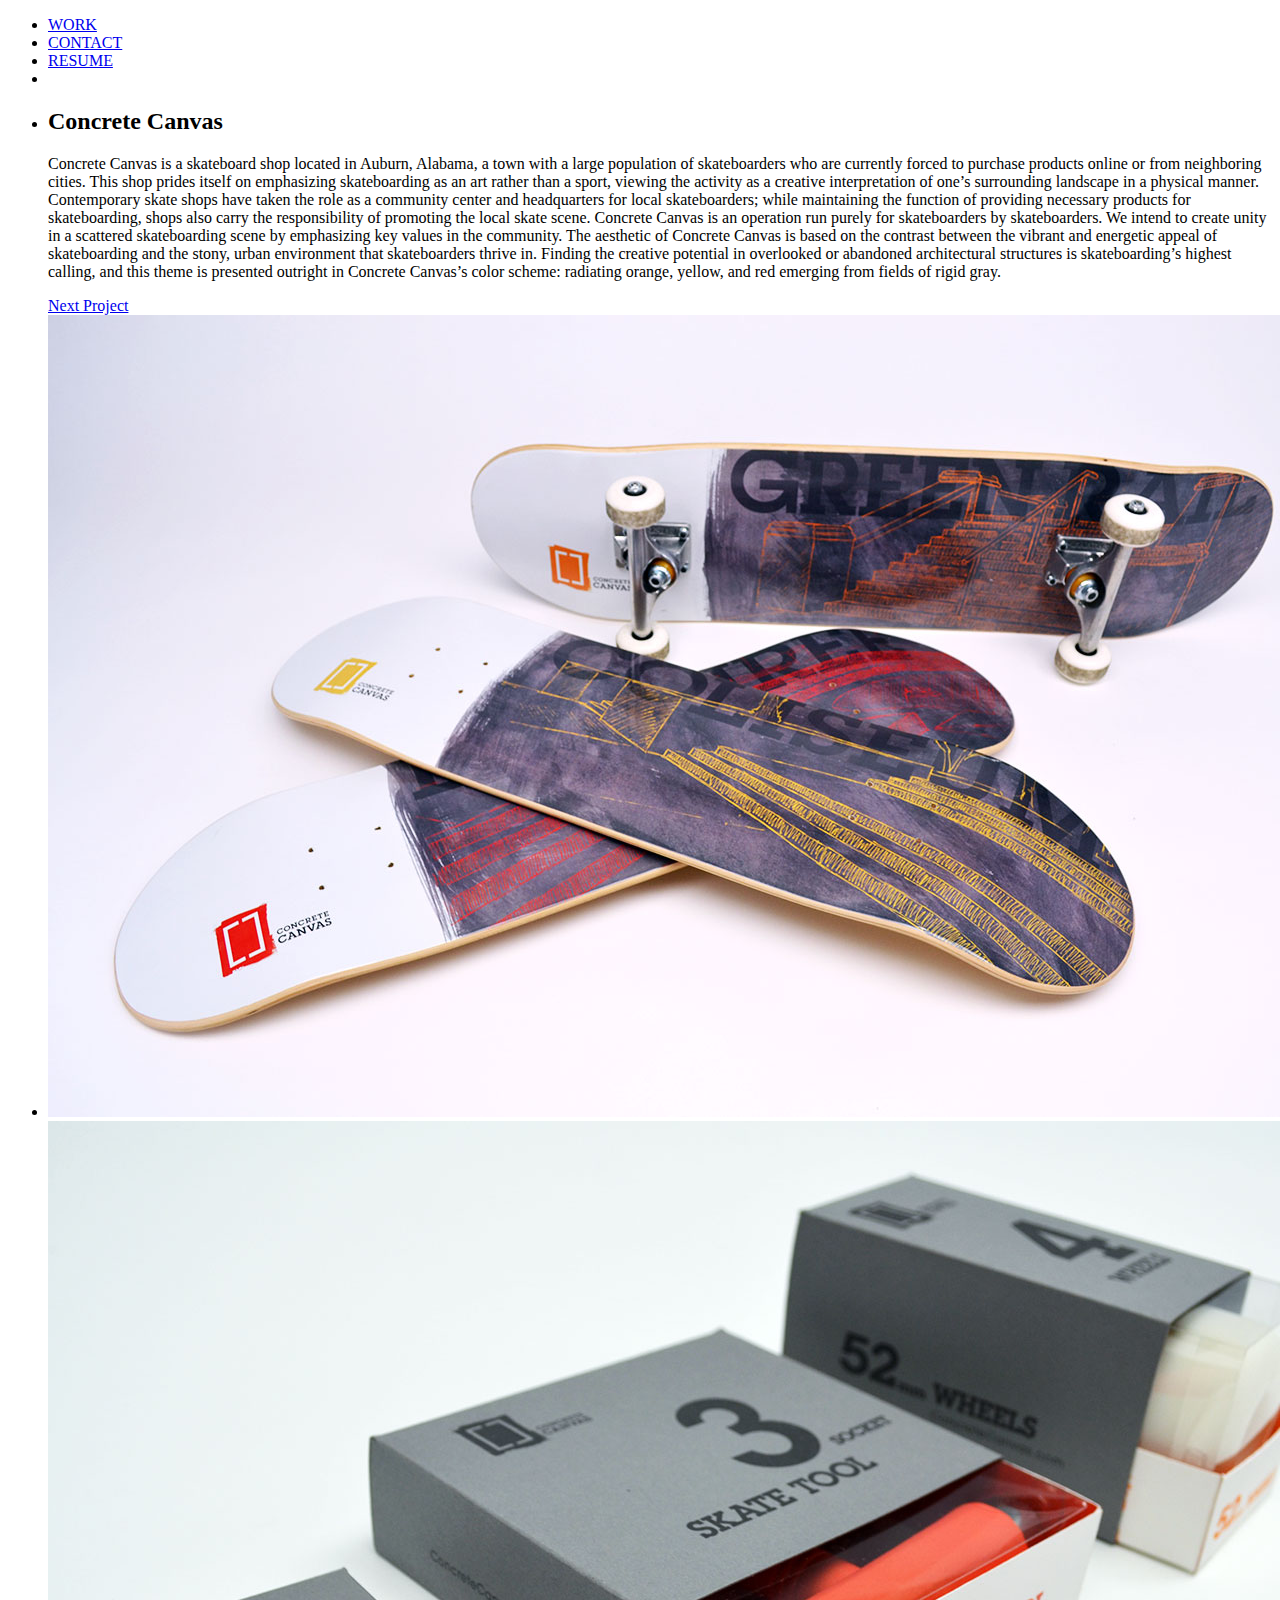
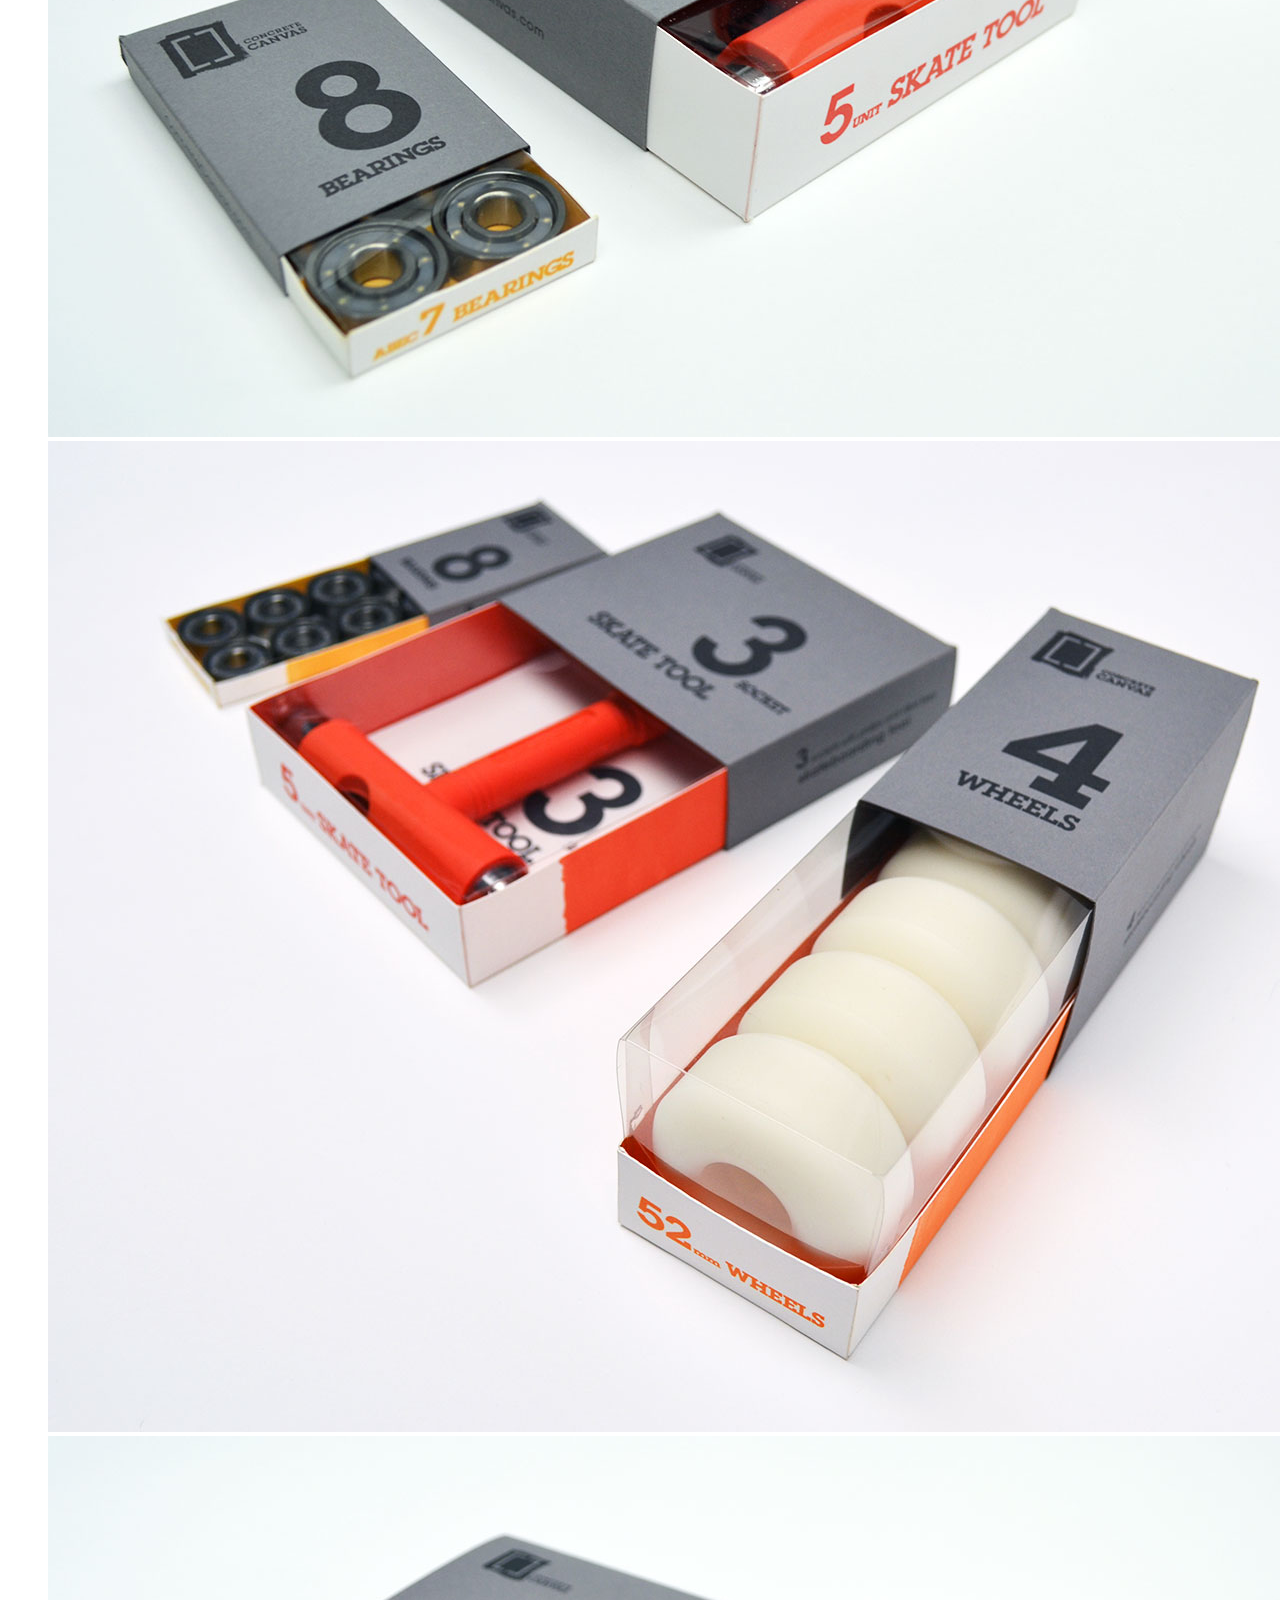
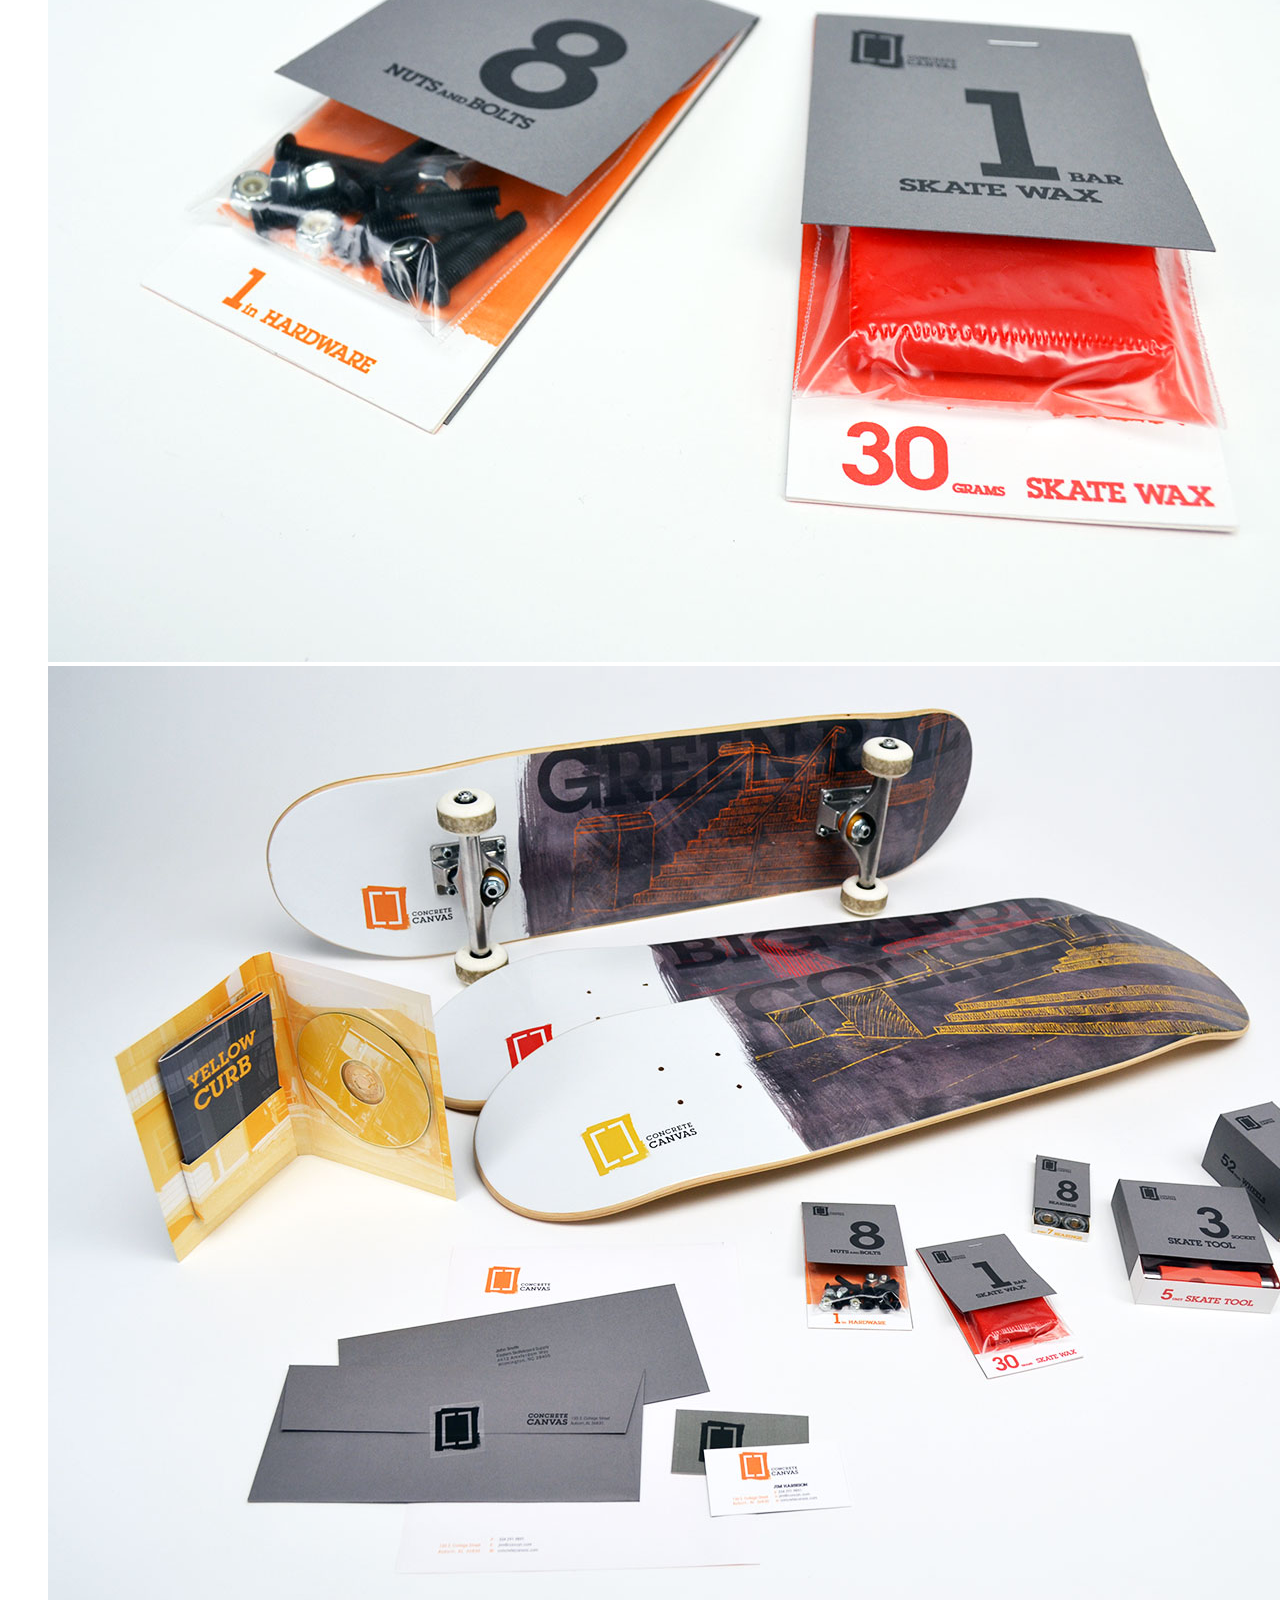
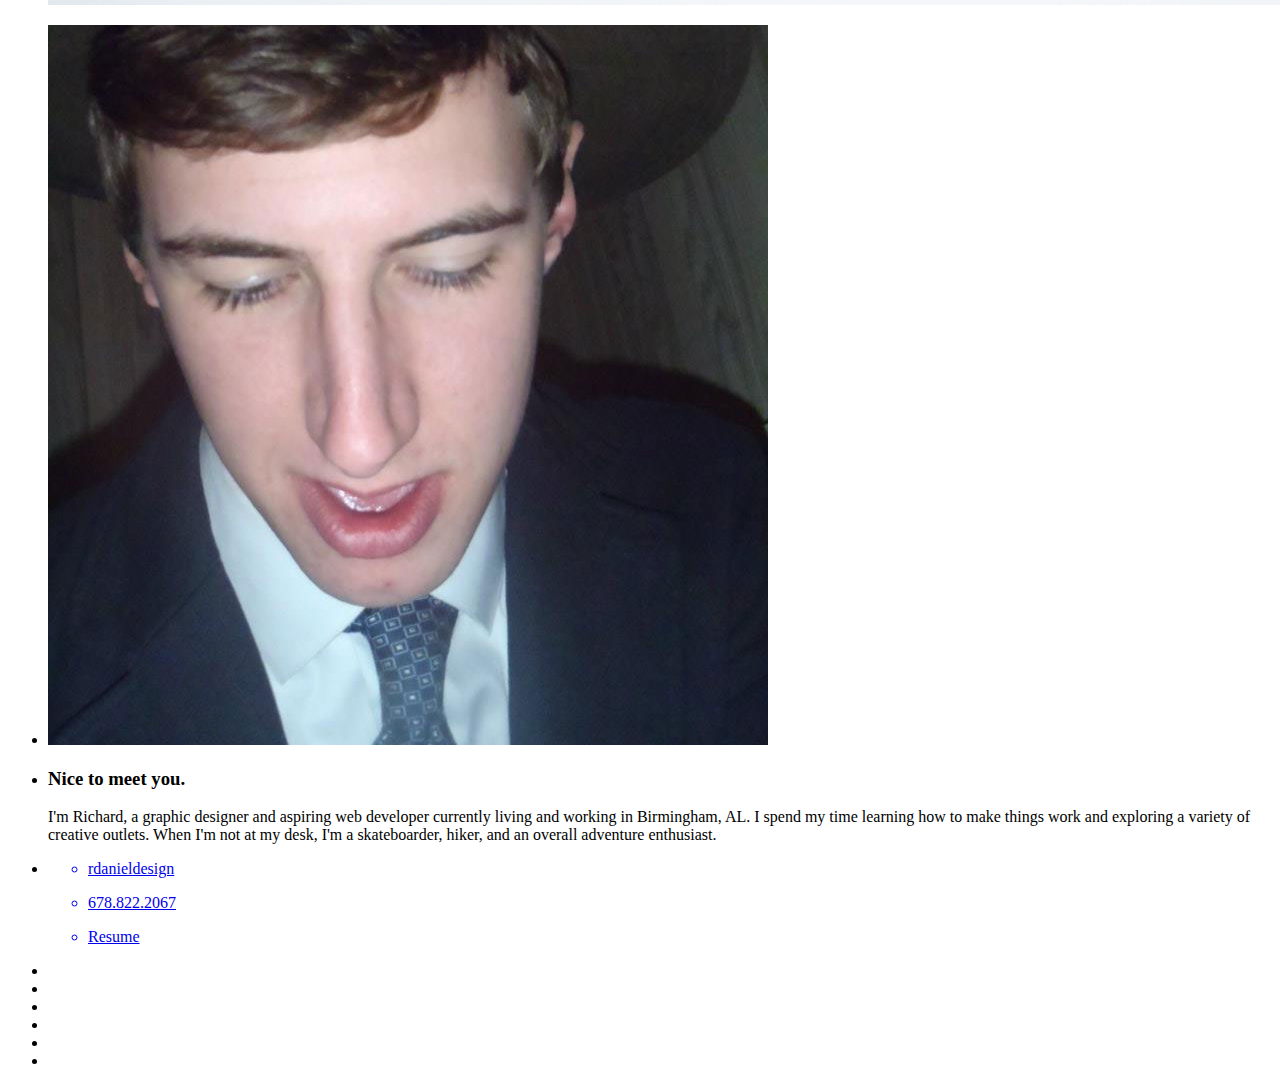
==== commit 9491b8fd: "General fixes and file restructuring" ====
--- a/concrete-canvas.html
+++ b/concrete-canvas.html
@@ -9,7 +9,7 @@
     <meta name="description" content="">
     <meta name="viewport" content="width=device-width, initial-scale=1.0">
     <title></title>
-	<link href="stylesheets/screen.css" media="screen, projection" rel="stylesheet" type="text/css" />
+	<link href="styles/screen.css" media="screen, projection" rel="stylesheet" type="text/css" />
 </head>
 <body>
      <!--[if lt IE 7]>
@@ -23,10 +23,9 @@
           <nav>
               <i id="hamburger" class="fi-list"></i>
               <ul>
-                  <li><a>PROJECTS</a></li>
-                  <li><a href="#about">ABOUT ME</a></li>
-                  <li><a>CONTACT</a></li>
-                  <li><a>RESUME</a></li>
+                  <li><a href="index.html#projects">WORK</a></li>
+                  <li><a href="#about">CONTACT</a></li>
+                  <li><a href="resume.pdf">RESUME</a></li>
                   <li class="spacer"></li>
               </ul>
           </nav>
@@ -38,7 +37,7 @@
       <h2 class="title-individual">Concrete Canvas</h2>
       <p>Concrete Canvas is a skateboard shop located in Auburn, Alabama, a town with a large population of skateboarders who are currently forced to purchase products online or from neighboring cities. This shop prides itself on emphasizing skateboarding as an art rather than a sport, viewing the activity as a creative interpretation of one’s surrounding landscape in a physical manner. Contemporary skate shops have taken the role as a community center and headquarters for local skateboarders; while maintaining the function of providing necessary products for skateboarding, shops also carry the responsibility of promoting the local skate scene. Concrete Canvas is an operation run purely for skateboarders by skateboarders. We intend to create unity in a scattered skateboarding scene by emphasizing key values in the community. The aesthetic of Concrete Canvas is based on the contrast between the vibrant and energetic appeal of
 skateboarding and the stony, urban environment that skateboarders thrive in. Finding the creative potential in overlooked or abandoned architectural structures is skateboarding’s highest calling, and this theme is presented outright in Concrete Canvas’s color scheme: radiating orange, yellow, and red emerging from fields of rigid gray.</p>
-      <a href="">Next Project<i class="fi-arrow-right"></i></a>
+      <a class="textlink" href="email.html">Next Project<i class="fi-arrow-right"></i></a>
     </li>
     <li class="golden-large images-individual">
       <img src="img/cc-boards.jpg"/>
@@ -57,41 +56,49 @@
           <h3> Nice to meet you. </h3>
           <p> I'm Richard, a graphic designer and aspiring web developer currently living and working in Birmingham, AL. I spend my time learning how to make things work and exploring a variety of creative outlets. When I'm not at my desk, I'm a skateboarder, hiker, and an overall adventure enthusiast. </p>
       </li>
-      <li class="full">
+      <li id="contact" class="full">
         <ul class="profile-links">
-          <li class="column-1 contact">
-            <i class="fi-mail"></i>
-            <p>rdanieldesign</p>
-          </li>
-          <li class="column-1 contact">
-            <i class="fi-telephone"></i>
-            <p>205.602.1065</p>
-          </li>
-          <li class="column-1 contact">
-            <i class="fi-page"></i>
-            <p>Resume</p>
-          </li>
+          <a href="mailto:rdanieldesign@gmail.com">
+            <li class="column-1 contact">
+              <i class="fi-mail"></i>
+              <p>rdanieldesign</p>
+            </li>
+          </a>
+          <a href="tel:6788222067">
+            <li class="column-1 contact">
+              <i class="fi-telephone"></i>
+              <p>678.822.2067</p>
+            </li>
+          </a>
+          <a href="resume.pdf">
+            <li class="column-1 contact">
+              <i class="fi-page"></i>
+              <p>Resume</p>
+            </li>
+          </a>
         </ul>
       </li>
     </ul>
   </div>
   <div id="social">
     <ul class="container">
-      <li><i class="fi-social-facebook"></i></li>
-      <li><i class="fi-social-instagram"></i></li>
-      <li><i class="fi-social-twitter"></i></li>
-      <li><i class="fi-social-linkedin"></i></li>
-      <li><i class="fi-social-behance"></i></li>
-      <li><i class="fi-social-github"></i></li>   
-      <li class="clear"></li>
+      <li><a href="https://www.facebook.com/richard.daniel.75491"><i class="fi-social-facebook"></i></a></li>
+      <li><a href="https://www.instagram.com/rdaniel7"><i class="fi-social-instagram"></i></a></li>
+      <li><a href="https://www.twitter.com/rdaniel_design"><i class="fi-social-twitter"></i></a></li>
+      <li><a href="https://www.linkedin.com/profile/view?id=181642079&trk=spm_pic"><i class="fi-social-linkedin"></i></a></li>
+      <li><a href="https://www.behance.net/richarddaniel"><i class="fi-social-behance"></i></a></li>
+      <li><a href="https://github.com/rdanieldesign"><i class="fi-social-github"></i></a></li>   
     </ul>
   </div>
 </body>
-<script language="javascript" type="text/javascript" src="js/jquery-1.9.0.min.js"></script>
-<script>window.jQuery || document.write('<script src="js/jquery-1.9.0.min.js"><\/script>')</script>
-<script src="js/plugins.js"></script>
-  <!-- FlexSlider -->
-<script language="javascript" type="text/javascript" src="js/rd.js"></script>
+<!-- build:js scripts/vendor.js -->
+<!-- bower:js -->
+<script src="bower_components/jquery/jquery.js"></script>
+<!-- endbower -->
+<!-- endbuild -->
+<script language="javascript" type="text/javascript" src="scripts/modernizer.js"></script>
+<script src="scripts/plugins.js"></script>
+<script language="javascript" type="text/javascript" src="scripts/rd.js"></script>
 <!-- Google Analytics: change UA-XXXXX-X to be your site's ID. -->
 <script>
     var _gaq=[['_setAccount','UA-XXXXX-X'],['_trackPageview']];
